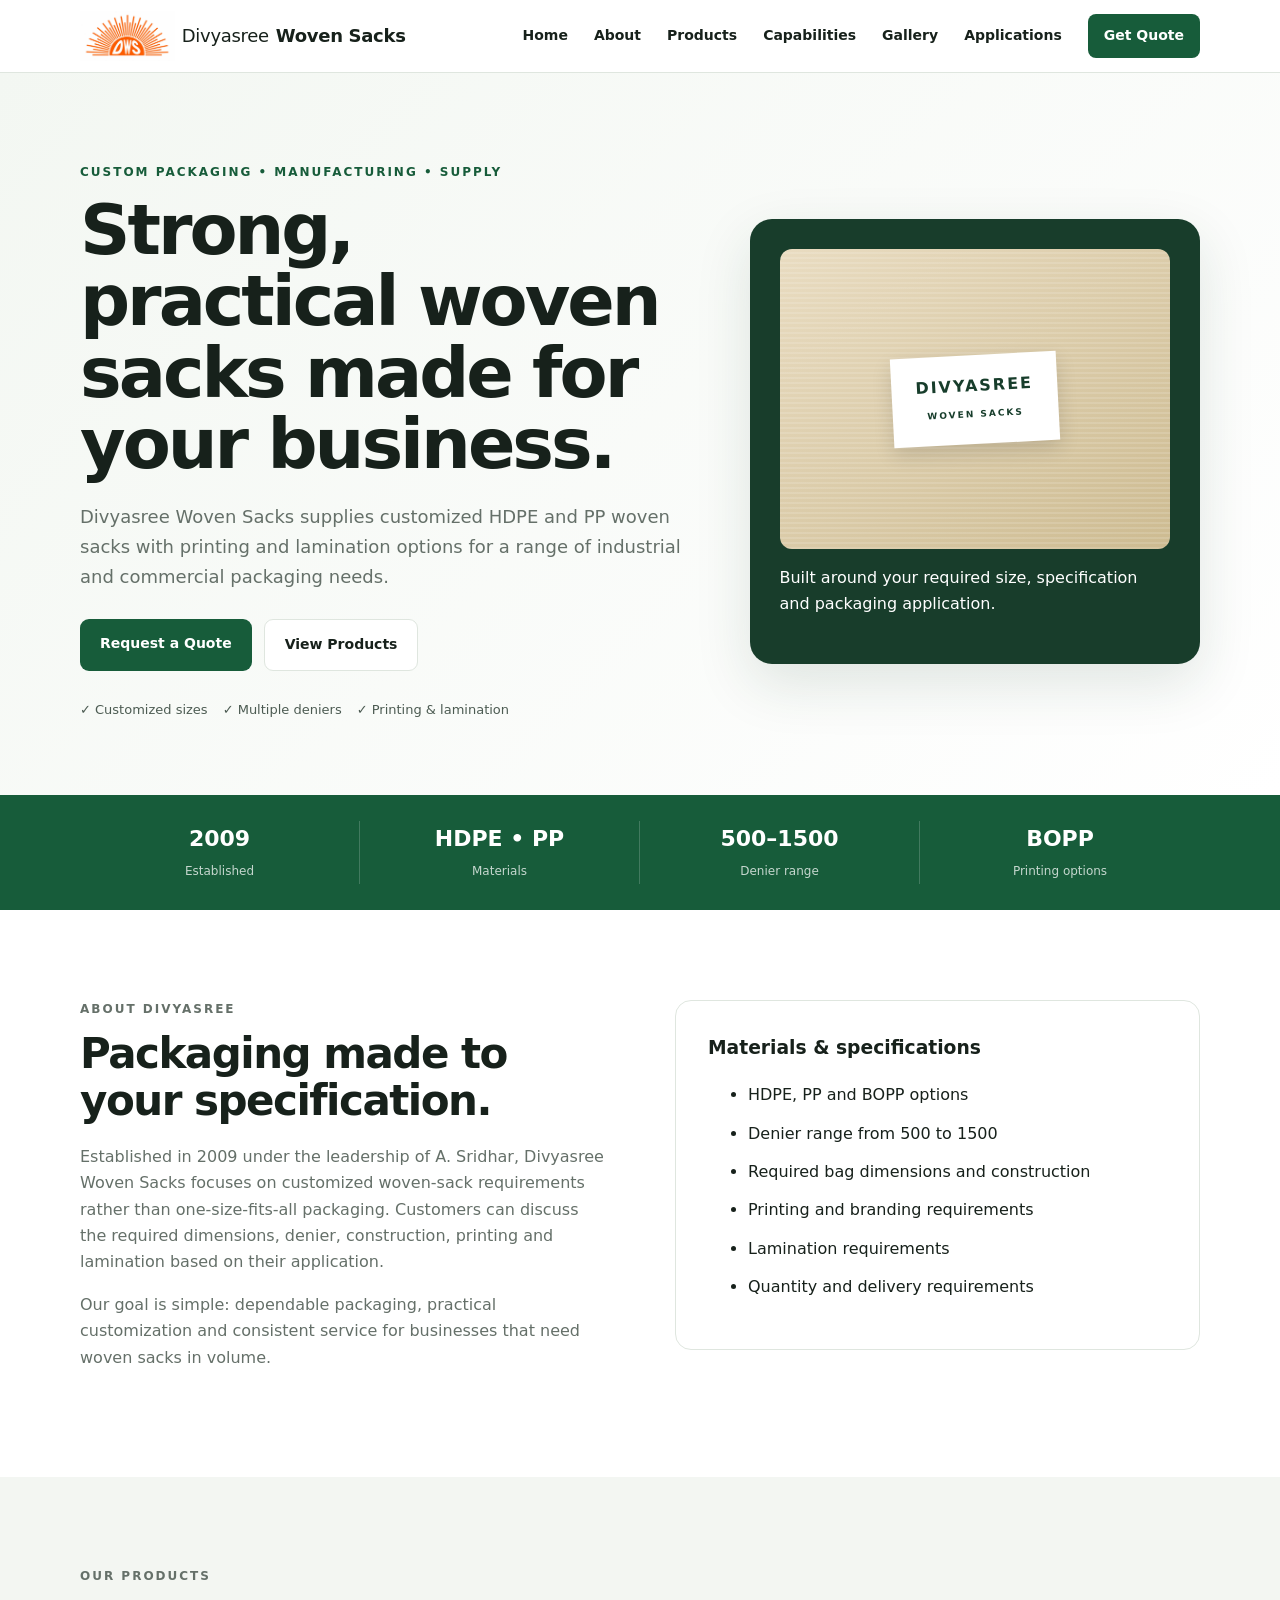
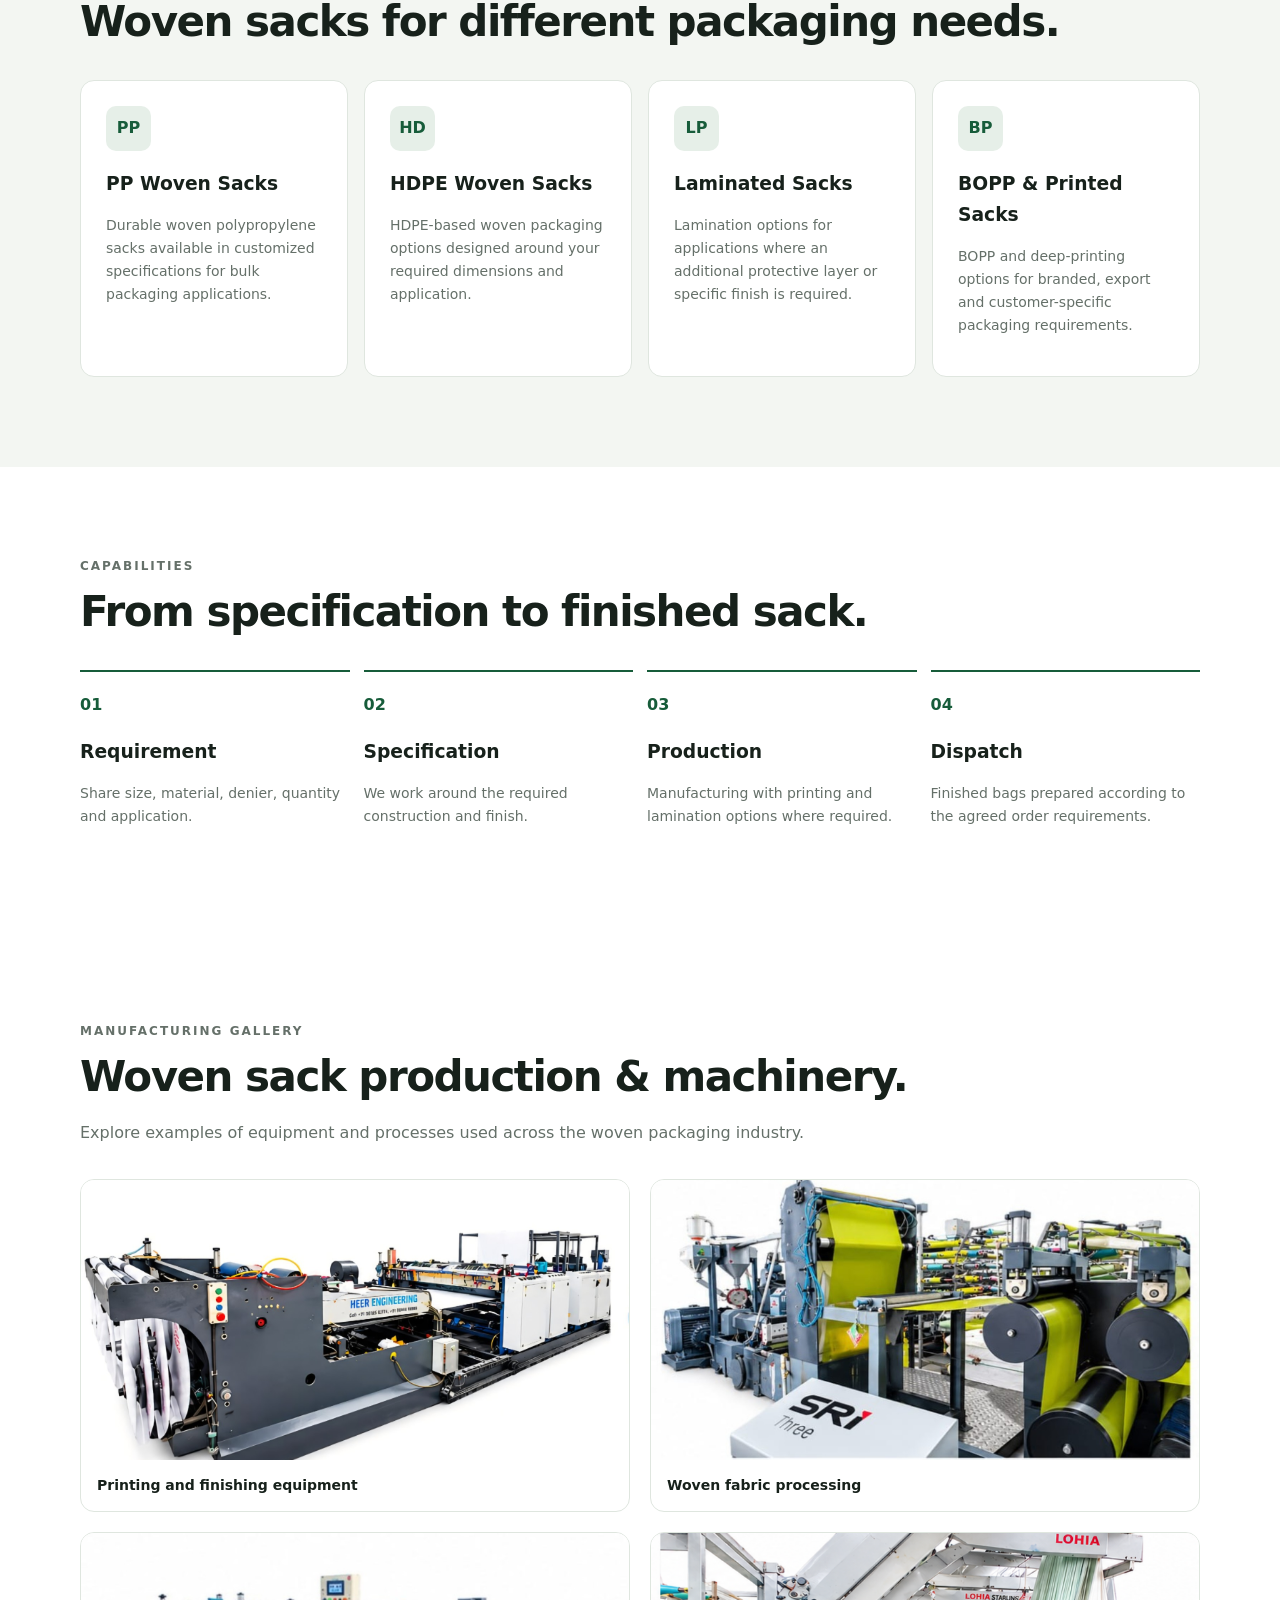
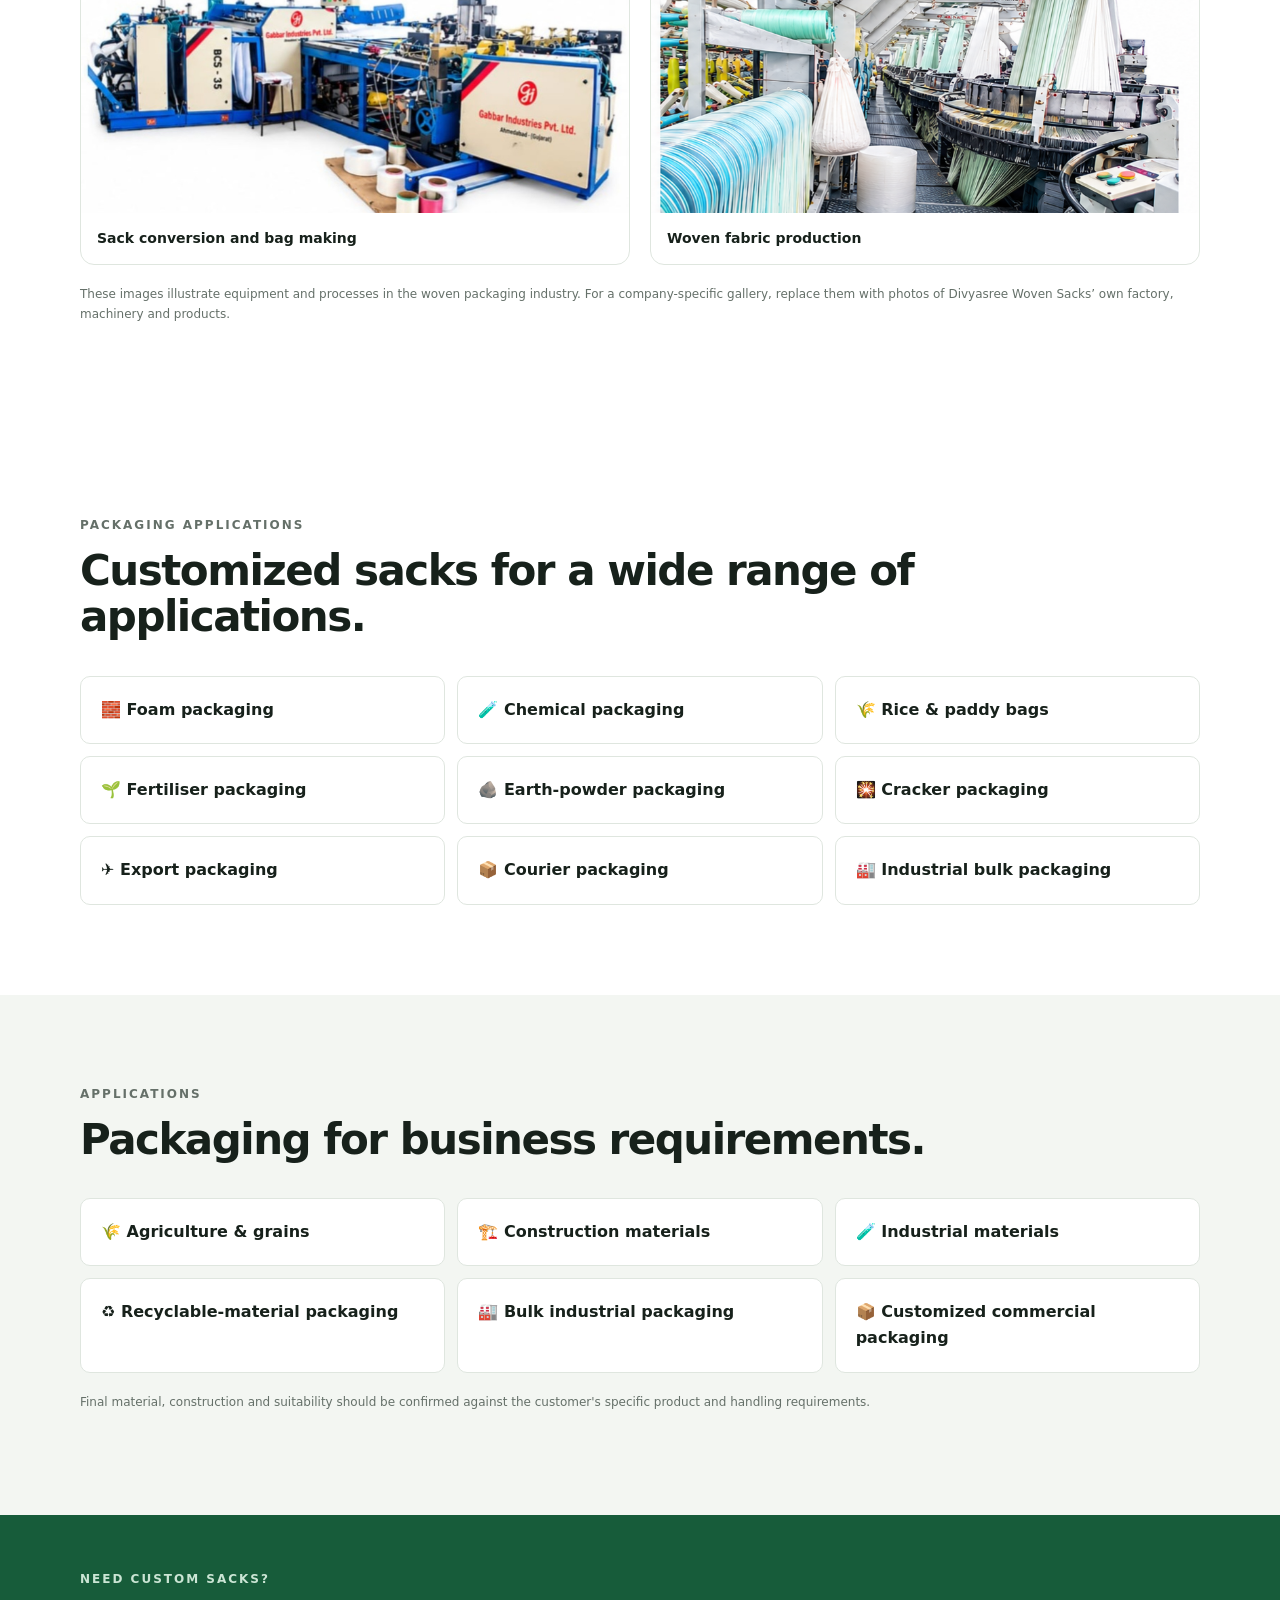
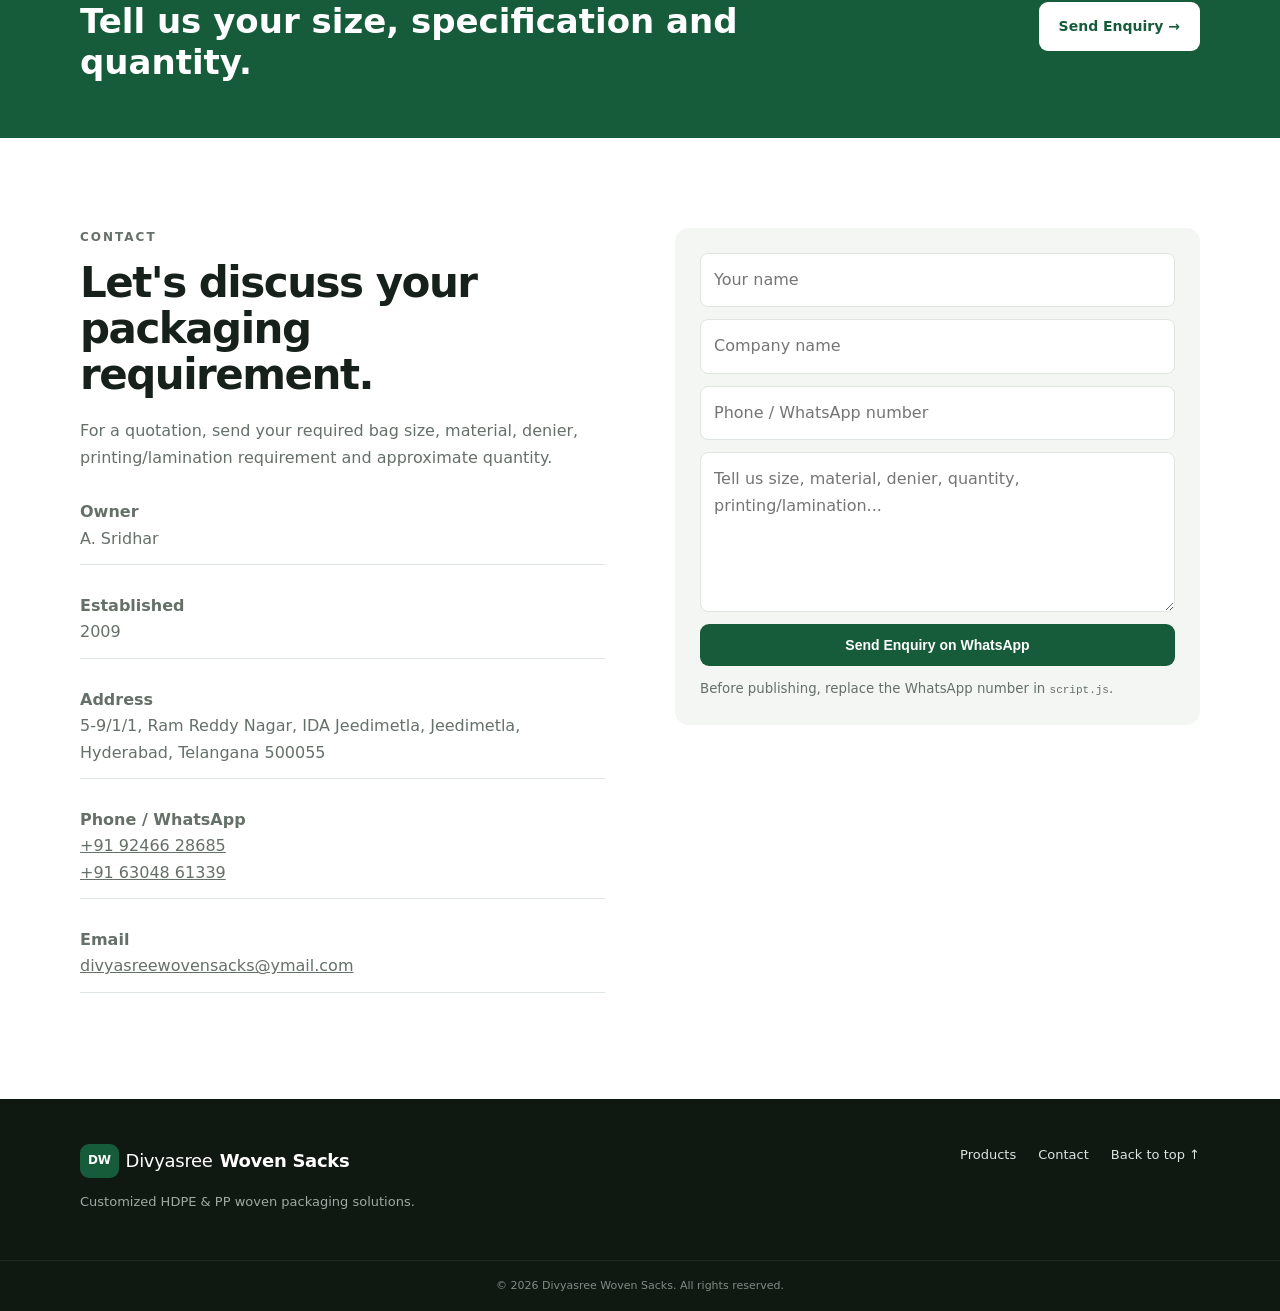
==== index.html @ d336007c "Add Google site verification meta tag Added Google site verification meta tag for SEO." ====
<!doctype html>
<html lang="en">
<head>                                                                         
  <meta name="google-site-verification" content="fWAm9lSmVxfOkyiezm-b6ggR0S9YFse55doTnzHflNY" /> 
  <meta charset="utf-8">
  <meta name="viewport" content="width=device-width, initial-scale=1">
  <title>Divyasree Woven Sacks | HDPE & PP Woven Sack Manufacturer</title>
  <meta name="description" content="Divyasree Woven Sacks manufactures customized HDPE and PP woven sacks with printing and lamination options. Contact us for customized packaging requirements.">
  <meta name="keywords" content="PP woven sacks, HDPE woven sacks, woven sacks manufacturer Hyderabad, laminated woven sacks, printed woven bags, customized woven sacks">
  <meta name="robots" content="index, follow">
  <link rel="canonical" href="https://divyasreewovensacks.com/">
  <meta property="og:title" content="Divyasree Woven Sacks">
  <meta property="og:description" content="Customized HDPE & PP woven sacks with printing and lamination.">
  <meta property="og:type" content="website">
  <meta property="og:url" content="https://divyasreewovensacks.com/">
  <link rel="stylesheet" href="style.css">
  <script type="application/ld+json">
  {
    "@context":"https://schema.org",
    "@type":"Organization",
    "name":"Divyasree Woven Sacks",
    "url":"https://divyasreewovensacks.com/",
    "description":"Manufacturer and supplier of customized HDPE and PP woven sacks, including printed and laminated options.",
    "areaServed":"Hyderabad, Telangana, India"
  }
  </script>
</head>
<body>
<header class="site-header">
  <div class="container nav">
    <a class="logo" href="#home">
<img src="WhatsApp%20Image%202026-10-14%20at%203.16.38%20PM.jpeg" alt="Divyasree Woven Sacks Logo" style="height:50px;width:auto;object-fit:contain;">
 Divyasree <b>Woven Sacks</b></a>
    <button class="menu" aria-label="Open menu" onclick="toggleMenu()">☰</button>
    <nav id="nav">
      <a href="#home">Home</a><a href="#about">About</a><a href="#products">Products</a>
      <a href="#capabilities">Capabilities</a><a href="#gallery">Gallery</a><a href="#applications">Applications</a><a href="#contact" class="nav-cta">Get Quote</a>
    </nav>
  </div>
</header>

<main>
<section id="home" class="hero">
  <div class="container hero-grid">
    <div>
      <p class="eyebrow">CUSTOM PACKAGING • MANUFACTURING • SUPPLY</p>
      <h1>Strong, practical woven sacks made for your business.</h1>
      <p class="hero-text">Divyasree Woven Sacks supplies customized HDPE and PP woven sacks with printing and lamination options for a range of industrial and commercial packaging needs.</p>
      <div class="actions">
        <a class="btn primary" href="#contact">Request a Quote</a>
        <a class="btn secondary" href="#products">View Products</a>
      </div>
      <div class="trust">
        <span>✓ Customized sizes</span><span>✓ Multiple deniers</span><span>✓ Printing & lamination</span>
      </div>
    </div>
    <div class="hero-card">
      <div class="sack-art"><div class="sack-label">DIVYASREE<br><small>WOVEN SACKS</small></div></div>
      <p>Built around your required size, specification and packaging application.</p>
    </div>
  </div>
</section>

<section class="stats">
  <div class="container stats-grid">
    <div><strong>2009</strong><span>Established</span></div>
    <div><strong>HDPE • PP</strong><span>Materials</span></div>
    <div><strong>500–1500</strong><span>Denier range</span></div>
    <div><strong>BOPP</strong><span>Printing options</span></div>
  </div>
</section>

<section id="about" class="section">
  <div class="container two-col">
    <div>
      <p class="eyebrow">ABOUT DIVYASREE</p>
      <h2>Packaging made to your specification.</h2>
      <p>Established in 2009 under the leadership of A. Sridhar, Divyasree Woven Sacks focuses on customized woven-sack requirements rather than one-size-fits-all packaging. Customers can discuss the required dimensions, denier, construction, printing and lamination based on their application.</p>
      <p>Our goal is simple: dependable packaging, practical customization and consistent service for businesses that need woven sacks in volume.</p>
    </div>
    <div class="feature-box">
      <h3>Materials & specifications</h3>
      <ul>
        <li>HDPE, PP and BOPP options</li>
        <li>Denier range from 500 to 1500</li>
        <li>Required bag dimensions and construction</li>
        <li>Printing and branding requirements</li>
        <li>Lamination requirements</li>
        <li>Quantity and delivery requirements</li>
      </ul>
    </div>
  </div>
</section>

<section id="products" class="section alt">
  <div class="container">
    <p class="eyebrow">OUR PRODUCTS</p>
    <h2>Woven sacks for different packaging needs.</h2>
    <div class="cards">
      <article class="card"><div class="icon">PP</div><h3>PP Woven Sacks</h3><p>Durable woven polypropylene sacks available in customized specifications for bulk packaging applications.</p></article>
      <article class="card"><div class="icon">HD</div><h3>HDPE Woven Sacks</h3><p>HDPE-based woven packaging options designed around your required dimensions and application.</p></article>
      <article class="card"><div class="icon">LP</div><h3>Laminated Sacks</h3><p>Lamination options for applications where an additional protective layer or specific finish is required.</p></article>
      <article class="card"><div class="icon">BP</div><h3>BOPP & Printed Sacks</h3><p>BOPP and deep-printing options for branded, export and customer-specific packaging requirements.</p></article>
    </div>
  </div>
</section>

<section id="capabilities" class="section">
  <div class="container">
    <p class="eyebrow">CAPABILITIES</p>
    <h2>From specification to finished sack.</h2>
    <div class="process">
      <div><span>01</span><h3>Requirement</h3><p>Share size, material, denier, quantity and application.</p></div>
      <div><span>02</span><h3>Specification</h3><p>We work around the required construction and finish.</p></div>
      <div><span>03</span><h3>Production</h3><p>Manufacturing with printing and lamination options where required.</p></div>
      <div><span>04</span><h3>Dispatch</h3><p>Finished bags prepared according to the agreed order requirements.</p></div>
    </div>
  </div>
</section>


<section id="gallery" class="section">
  <div class="container">
    <p class="eyebrow">MANUFACTURING GALLERY</p>
    <h2>Woven sack production &amp; machinery.</h2>
    <p>Explore examples of equipment and processes used across the woven packaging industry.</p>
    <div class="gallery-grid">
      <figure class="gallery-card"><img src="woven-sack-printing-machine.jpg" alt="Industrial machine used in woven sack processing and finishing" loading="lazy"><figcaption>Printing and finishing equipment</figcaption></figure>
      <figure class="gallery-card"><img src="woven-fabric-processing-machine.jpg" alt="Industrial woven packaging fabric processing machinery" loading="lazy"><figcaption>Woven fabric processing</figcaption></figure>
      <figure class="gallery-card"><img src="woven-sack-conversion-machine.jpg" alt="Industrial woven sack conversion and bag-making equipment" loading="lazy"><figcaption>Sack conversion and bag making</figcaption></figure>
      <figure class="gallery-card"><img src="woven-sack-weaving-process.png" alt="Woven sack production line with multiple circular looms" loading="lazy"><figcaption>Woven fabric production</figcaption></figure>
    </div>
    <p class="note">These images illustrate equipment and processes in the woven packaging industry. For a company-specific gallery, replace them with photos of Divyasree Woven Sacks’ own factory, machinery and products.</p>
  </div>
</section>

<section id="applications" class="section">
  <div class="container">
    <p class="eyebrow">PACKAGING APPLICATIONS</p>
    <h2>Customized sacks for a wide range of applications.</h2>
    <div class="industry-grid">
      <div>🧱 Foam packaging</div><div>🧪 Chemical packaging</div>
      <div>🌾 Rice & paddy bags</div><div>🌱 Fertiliser packaging</div>
      <div>🪨 Earth-powder packaging</div><div>🎇 Cracker packaging</div>
      <div>✈️ Export packaging</div><div>📦 Courier packaging</div>
      <div>🏭 Industrial bulk packaging</div>
    </div>
  </div>
</section>

<section id="industries" class="section alt">
  <div class="container">
    <p class="eyebrow">APPLICATIONS</p>
    <h2>Packaging for business requirements.</h2>
    <div class="industry-grid">
      <div>🌾 Agriculture & grains</div><div>🏗️ Construction materials</div>
      <div>🧪 Industrial materials</div><div>♻️ Recyclable-material packaging</div>
      <div>🏭 Bulk industrial packaging</div><div>📦 Customized commercial packaging</div>
    </div>
    <p class="note">Final material, construction and suitability should be confirmed against the customer's specific product and handling requirements.</p>
  </div>
</section>

<section class="quote">
  <div class="container quote-inner">
    <div><p class="eyebrow">NEED CUSTOM SACKS?</p><h2>Tell us your size, specification and quantity.</h2></div>
    <a class="btn light" href="#contact">Send Enquiry →</a>
  </div>
</section>

<section id="contact" class="section contact">
  <div class="container two-col">
    <div>
      <p class="eyebrow">CONTACT</p>
      <h2>Let's discuss your packaging requirement.</h2>
      <p>For a quotation, send your required bag size, material, denier, printing/lamination requirement and approximate quantity.</p>
      <div class="contact-list">
        <p><strong>Owner</strong><br>A. Sridhar</p>
        <p><strong>Established</strong><br>2009</p>
        <p><strong>Address</strong><br>5-9/1/1, Ram Reddy Nagar, IDA Jeedimetla, Jeedimetla, Hyderabad, Telangana 500055</p>
        <p><strong>Phone / WhatsApp</strong><br><a href="tel:+919246628685">+91 92466 28685</a><br><a href="tel:+916304861339">+91 63048 61339</a></p>
        <p><strong>Email</strong><br><a href="mailto:divyasreewovensacks@ymail.com">divyasreewovensacks@ymail.com</a></p>
      </div>
    </div>
    <form class="form" onsubmit="sendEnquiry(event)">
      <input id="name" required placeholder="Your name">
      <input id="company" placeholder="Company name">
      <input id="phone" required placeholder="Phone / WhatsApp number">
      <textarea id="message" required rows="5" placeholder="Tell us size, material, denier, quantity, printing/lamination..."></textarea>
      <button class="btn primary" type="submit">Send Enquiry on WhatsApp</button>
      <small>Before publishing, replace the WhatsApp number in <code>script.js</code>.</small>
    </form>
  </div>
</section>
</main>

<footer>
  <div class="container footer">
    <div><div class="logo"><span>DW</span> Divyasree <b>Woven Sacks</b></div><p>Customized HDPE & PP woven packaging solutions.</p></div>
    <div><a href="#products">Products</a><a href="#contact">Contact</a><a href="#home">Back to top ↑</a></div>
  </div>
  <div class="copyright">© 2026 Divyasree Woven Sacks. All rights reserved.</div>
</footer>
<script src="script.js"></script>
</body>
</html>
---- style.css ----
:root{--ink:#17211b;--muted:#657069;--paper:#fff;--soft:#f3f6f2;--green:#175c3a;--green2:#0f452c;--line:#dfe6df;--accent:#d6a548}*{box-sizing:border-box}html{scroll-behavior:smooth}body{margin:0;font-family:Inter,system-ui,-apple-system,Segoe UI,Roboto,Arial,sans-serif;color:var(--ink);line-height:1.65;background:var(--paper)}a{color:inherit}.container{width:min(1120px,92%);margin:auto}.site-header{position:sticky;top:0;z-index:10;background:rgba(255,255,255,.94);backdrop-filter:blur(10px);border-bottom:1px solid var(--line)}.nav{min-height:72px;display:flex;align-items:center;justify-content:space-between}.logo{text-decoration:none;font-size:18px;letter-spacing:-.3px;display:flex;gap:7px;align-items:center}.logo span{background:var(--green);color:#fff;border-radius:9px;padding:7px 8px;font-size:12px;font-weight:800}.logo b{font-weight:800}nav{display:flex;gap:26px;align-items:center}nav a{text-decoration:none;font-weight:650;font-size:14px}.nav-cta{background:var(--green);color:#fff;padding:10px 16px;border-radius:8px}.menu{display:none;border:0;background:none;font-size:25px}.hero{background:linear-gradient(135deg,#f3f7f2,#fff);padding:90px 0 75px}.hero-grid{display:grid;grid-template-columns:1.15fr .85fr;gap:60px;align-items:center}.eyebrow{font-size:12px;font-weight:800;letter-spacing:2px;color:var(--green);margin:0 0 12px}.hero h1{font-size:clamp(42px,6vw,70px);line-height:1.02;letter-spacing:-3px;margin:0 0 22px;max-width:720px}.hero-text{font-size:18px;color:var(--muted);max-width:650px}.actions{display:flex;gap:12px;margin:28px 0}.btn{display:inline-block;border:0;border-radius:9px;padding:13px 20px;text-decoration:none;font-weight:800;cursor:pointer;font-size:14px}.primary{background:var(--green);color:#fff}.primary:hover{background:var(--green2)}.secondary{border:1px solid var(--line);background:#fff}.light{background:#fff;color:var(--green)}.trust{display:flex;flex-wrap:wrap;gap:15px;color:#4c5b52;font-size:13px}.hero-card{background:#183d2b;border-radius:22px;padding:30px;color:#fff;box-shadow:0 20px 55px #173d2b20}.sack-art{height:300px;border-radius:12px;background:linear-gradient(145deg,#e9dcc1,#cdbb91);display:flex;align-items:center;justify-content:center;position:relative;overflow:hidden}.sack-art:before{content:"";position:absolute;inset:0;background:repeating-linear-gradient(0deg,#ffffff22 0 2px,transparent 2px 5px)}.sack-label{background:#fff;color:#173d2b;padding:18px 24px;text-align:center;font-weight:900;letter-spacing:2px;transform:rotate(-3deg);box-shadow:0 8px 20px #0002}.sack-label small{font-size:9px}.stats{background:var(--green);color:#fff}.stats-grid{display:grid;grid-template-columns:repeat(4,1fr);padding:26px 0}.stats-grid div{text-align:center;border-right:1px solid #ffffff30}.stats-grid div:last-child{border:0}.stats-grid strong{display:block;font-size:22px}.stats-grid span{font-size:12px;opacity:.75}.section{padding:90px 0}.alt{background:var(--soft)}.two-col{display:grid;grid-template-columns:1fr 1fr;gap:70px;align-items:start}.section h2{font-size:42px;line-height:1.1;letter-spacing:-1.5px;margin:0 0 20px}.section p{color:var(--muted)}.feature-box{background:#fff;border:1px solid var(--line);padding:32px;border-radius:16px}.feature-box h3{margin-top:0}.feature-box li{margin:12px 0}.cards{display:grid;grid-template-columns:repeat(4,1fr);gap:16px;margin-top:35px}.card{background:#fff;border:1px solid var(--line);border-radius:14px;padding:25px}.icon{width:45px;height:45px;border-radius:10px;background:#e6efe8;color:var(--green);display:grid;place-items:center;font-weight:900;margin-bottom:18px}.card h3{margin:0 0 8px}.card p{font-size:14px}.process{display:grid;grid-template-columns:repeat(4,1fr);gap:14px;margin-top:35px}.process>div{border-top:2px solid var(--green);padding-top:20px}.process span{font-weight:900;color:var(--green)}.process h3{margin-bottom:5px}.process p{font-size:14px}.industry-grid{display:grid;grid-template-columns:repeat(3,1fr);gap:12px;margin-top:35px}.industry-grid div{padding:20px;background:#fff;border:1px solid var(--line);border-radius:10px;font-weight:700}.note{font-size:12px;margin-top:20px}.quote{background:var(--green);color:#fff;padding:55px 0}.quote .eyebrow{color:#cbe5d4}.quote h2{margin:0;font-size:34px;line-height:1.2;max-width:680px}.quote-inner{display:flex;justify-content:space-between;align-items:center;gap:25px}.contact-list p{border-bottom:1px solid var(--line);padding:12px 0}.form{display:grid;gap:12px;background:var(--soft);padding:25px;border-radius:14px}.form input,.form textarea{width:100%;border:1px solid var(--line);border-radius:8px;padding:13px;font:inherit;background:#fff}.form small{color:var(--muted)}.placeholder{font-size:11px;color:#a15d00}code{font-size:11px}footer{background:#101812;color:#dce5df;padding-top:45px}.footer{display:flex;justify-content:space-between;gap:30px;padding-bottom:35px}.footer .logo{color:#fff}.footer p{color:#9eaaa2;font-size:13px}.footer>div:last-child{display:flex;gap:22px;align-items:flex-start}.footer a{text-decoration:none;font-size:13px}.copyright{text-align:center;border-top:1px solid #ffffff12;padding:16px;color:#7f8b84;font-size:11px}@media(max-width:800px){.menu{display:block}nav{display:none;position:absolute;left:0;right:0;top:72px;background:#fff;padding:20px;flex-direction:column;border-bottom:1px solid var(--line)}nav.open{display:flex}.hero{padding:55px 0}.hero-grid,.two-col{grid-template-columns:1fr;gap:35px}.hero h1{letter-spacing:-2px}.stats-grid{grid-template-columns:repeat(2,1fr);gap:20px}.stats-grid div:nth-child(2){border:0}.cards{grid-template-columns:1fr 1fr}.process{grid-template-columns:1fr 1fr}.industry-grid{grid-template-columns:1fr 1fr}.quote-inner{display:block}.quote .btn{margin-top:20px}.footer{display:block}.footer>div:last-child{margin-top:20px;flex-wrap:wrap}}@media(max-width:520px){.cards,.process,.industry-grid{grid-template-columns:1fr}.hero h1{font-size:42px}.section{padding:65px 0}.section h2{font-size:34px}.hero-card{padding:16px}.sack-art{height:230px}}
.gallery-grid{display:grid;grid-template-columns:repeat(2,minmax(0,1fr));gap:20px;margin-top:32px}
.gallery-card{margin:0;background:#fff;border:1px solid var(--line);border-radius:14px;overflow:hidden}
.gallery-card img{display:block;width:100%;height:280px;object-fit:cover;background:var(--soft)}
.gallery-card figcaption{padding:14px 16px;font-weight:750;font-size:14px}
@media(max-width:600px){.gallery-grid{grid-template-columns:1fr}.gallery-card img{height:230px}}
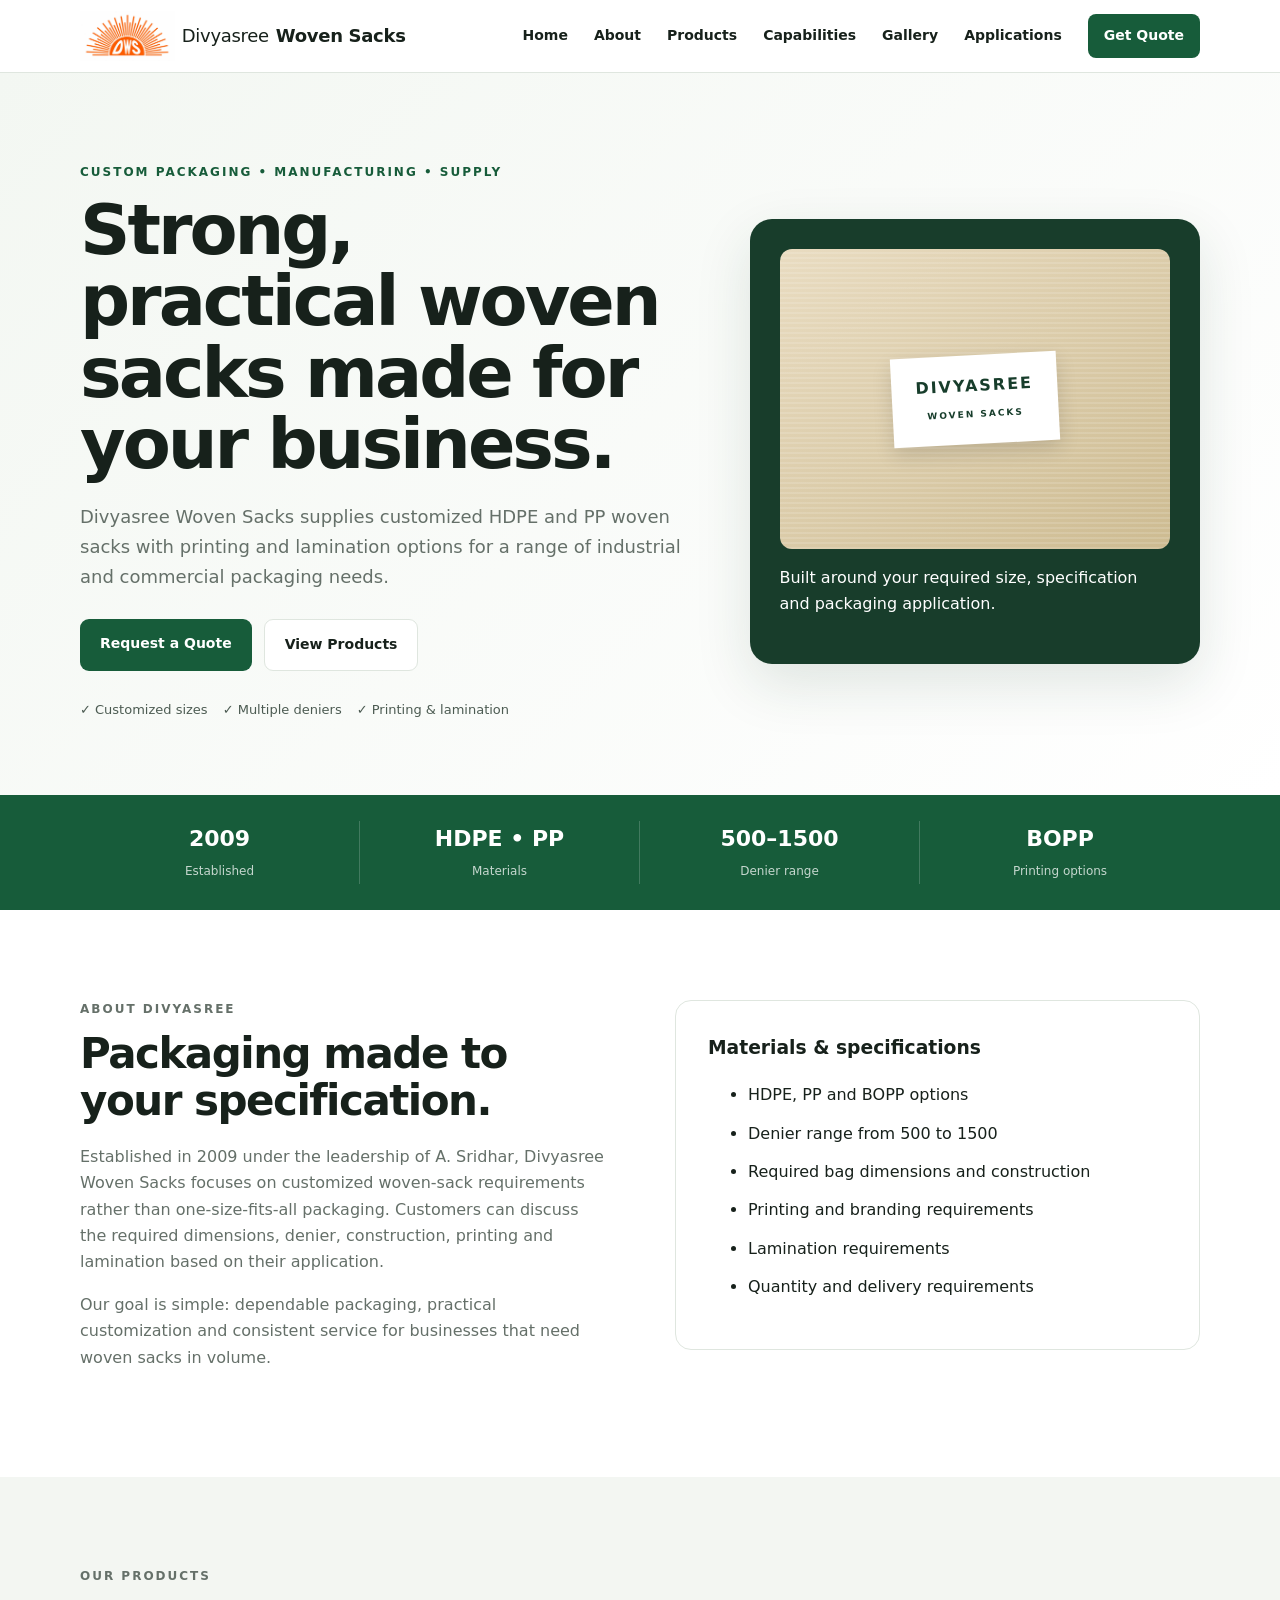
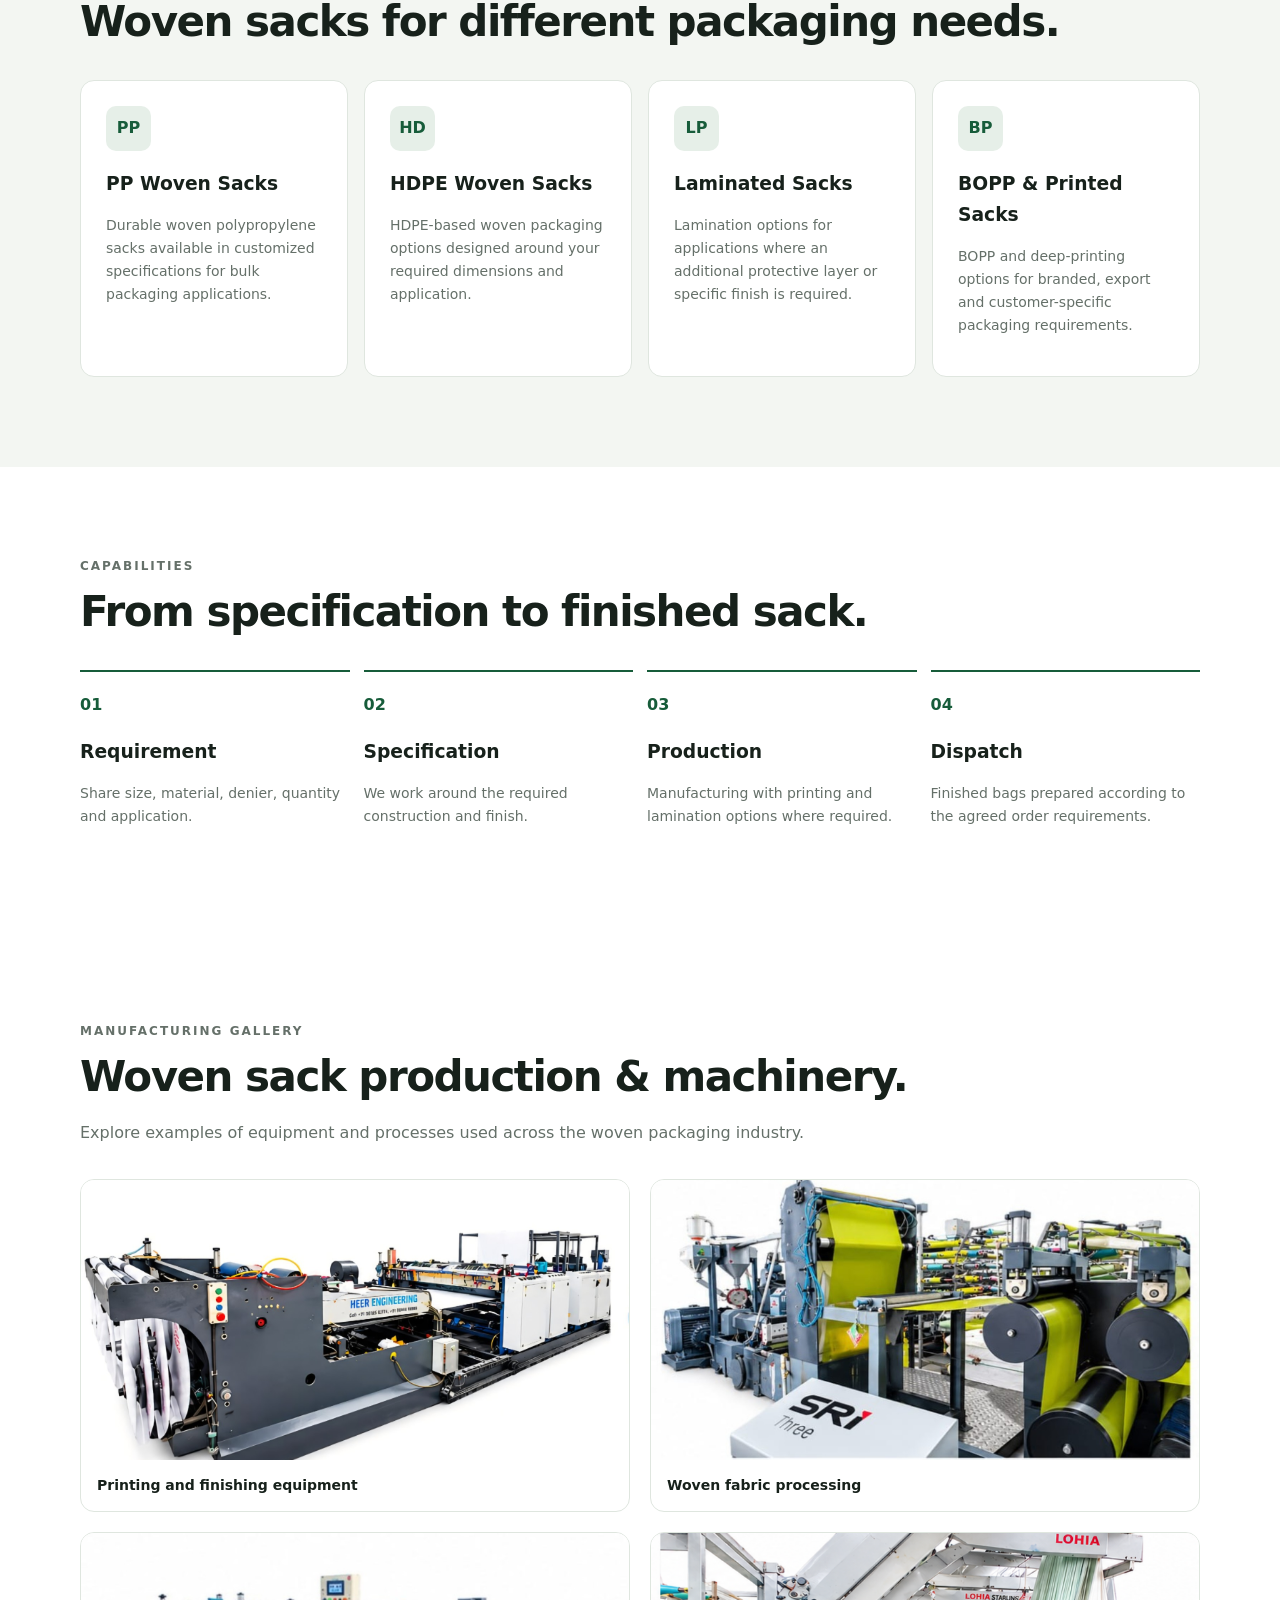
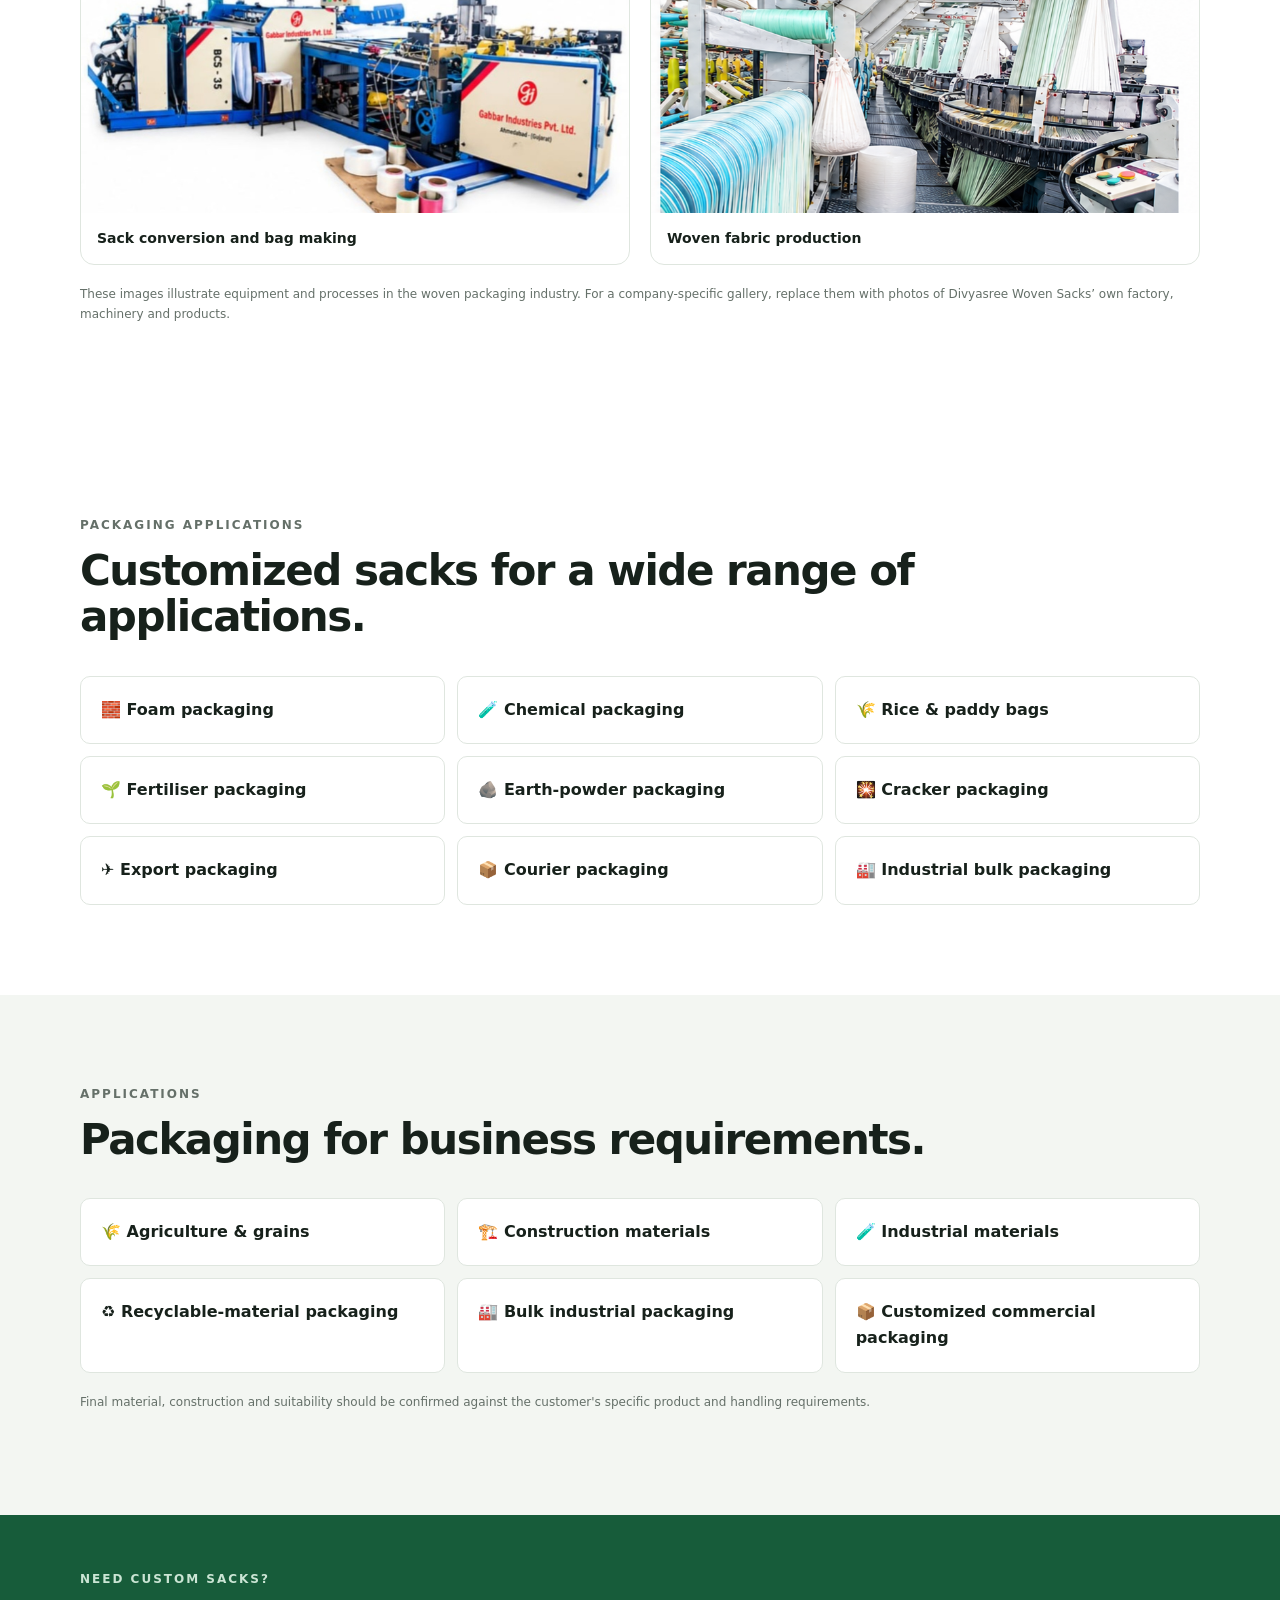
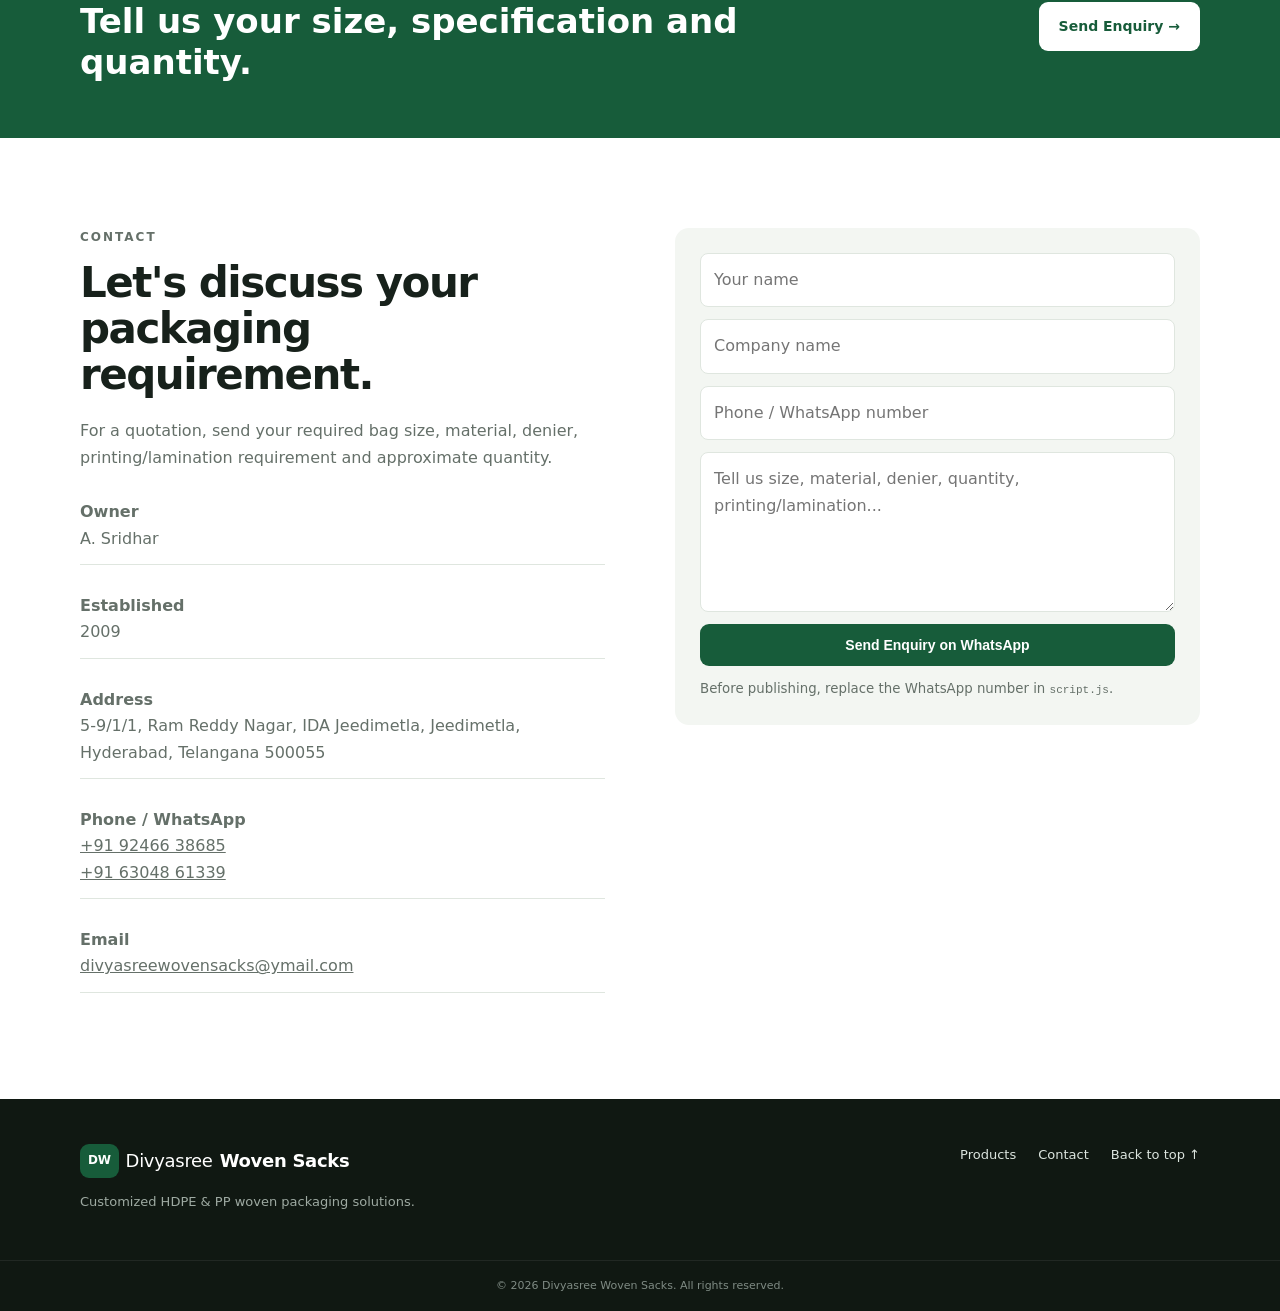
==== commit 7fcc9b27: "Update phone number in contact list" ====
--- a/index.html
+++ b/index.html
@@ -178,7 +178,7 @@
         <p><strong>Owner</strong><br>A. Sridhar</p>
         <p><strong>Established</strong><br>2009</p>
         <p><strong>Address</strong><br>5-9/1/1, Ram Reddy Nagar, IDA Jeedimetla, Jeedimetla, Hyderabad, Telangana 500055</p>
-        <p><strong>Phone / WhatsApp</strong><br><a href="tel:+919246628685">+91 92466 28685</a><br><a href="tel:+916304861339">+91 63048 61339</a></p>
+        <p><strong>Phone / WhatsApp</strong><br><a href="tel:+919246638685">+91 92466 38685</a><br><a href="tel:+916304861339">+91 63048 61339</a></p>
         <p><strong>Email</strong><br><a href="mailto:divyasreewovensacks@ymail.com">divyasreewovensacks@ymail.com</a></p>
       </div>
     </div>
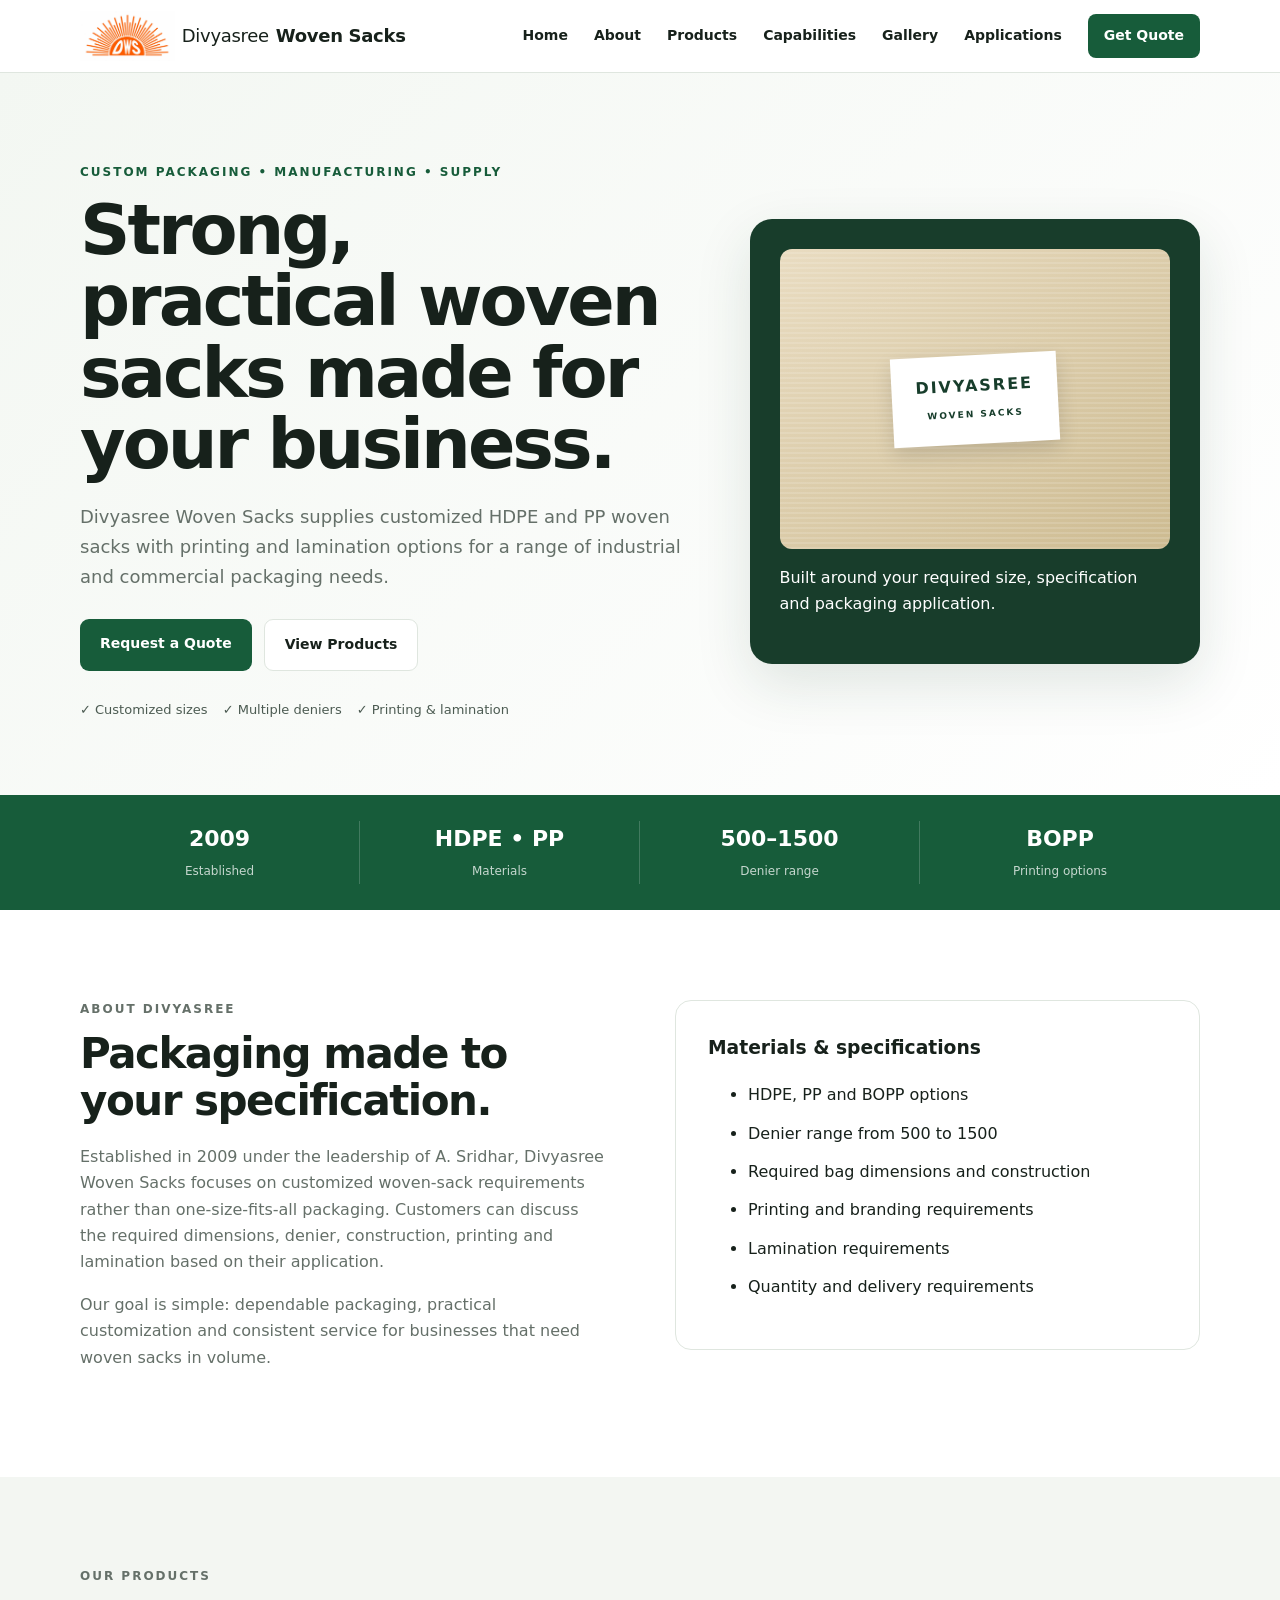
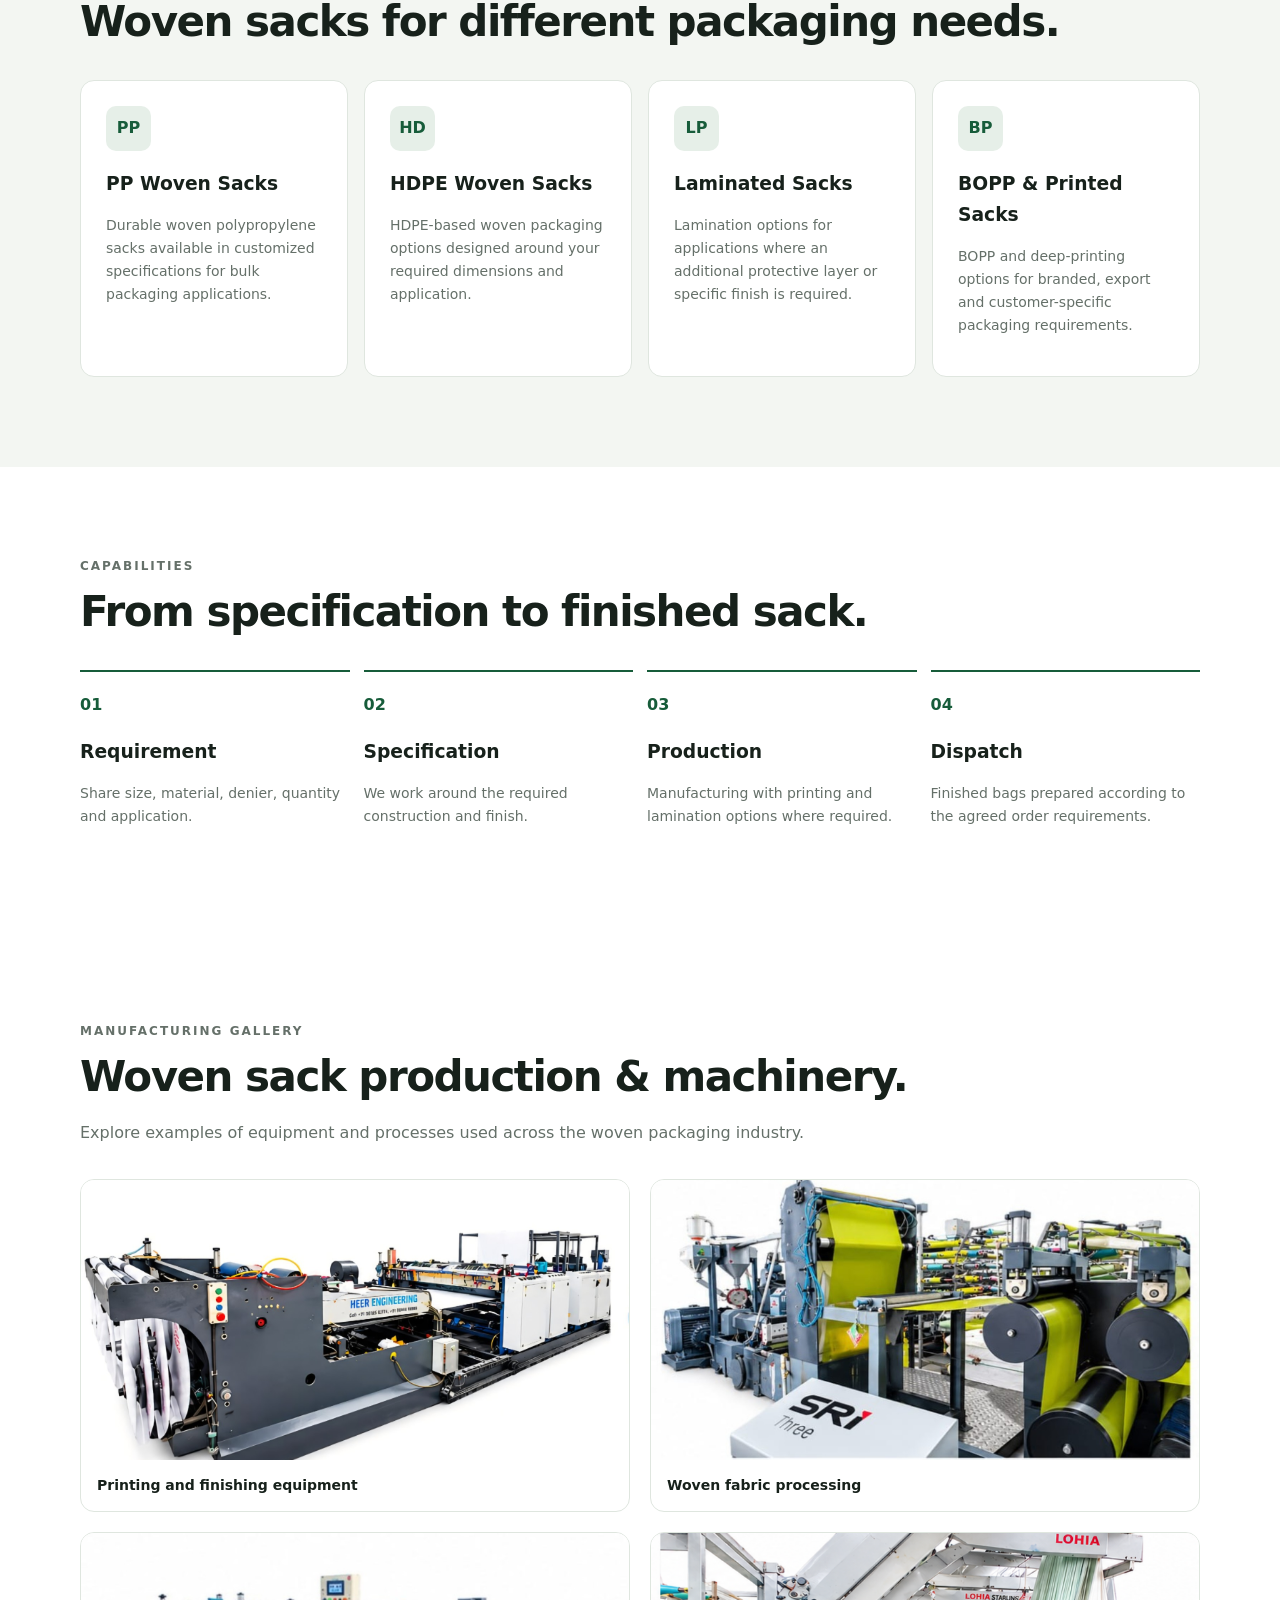
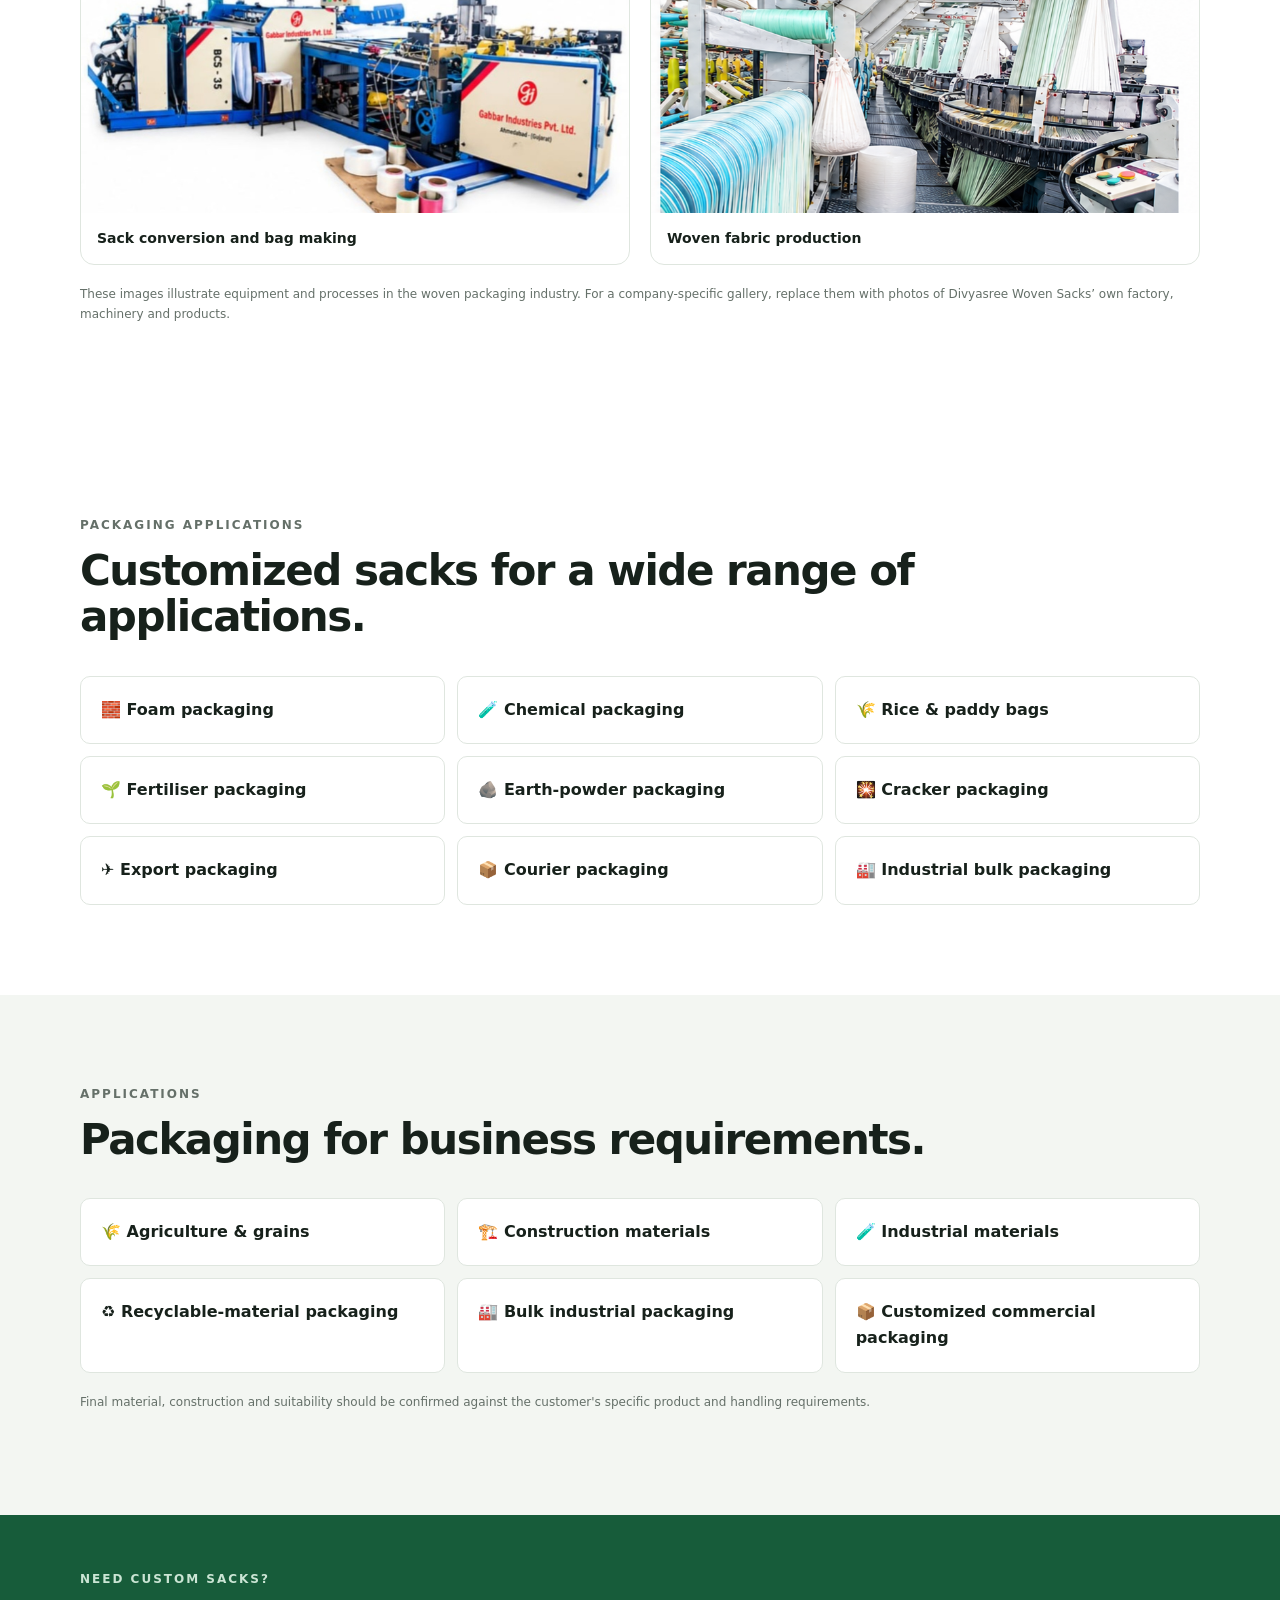
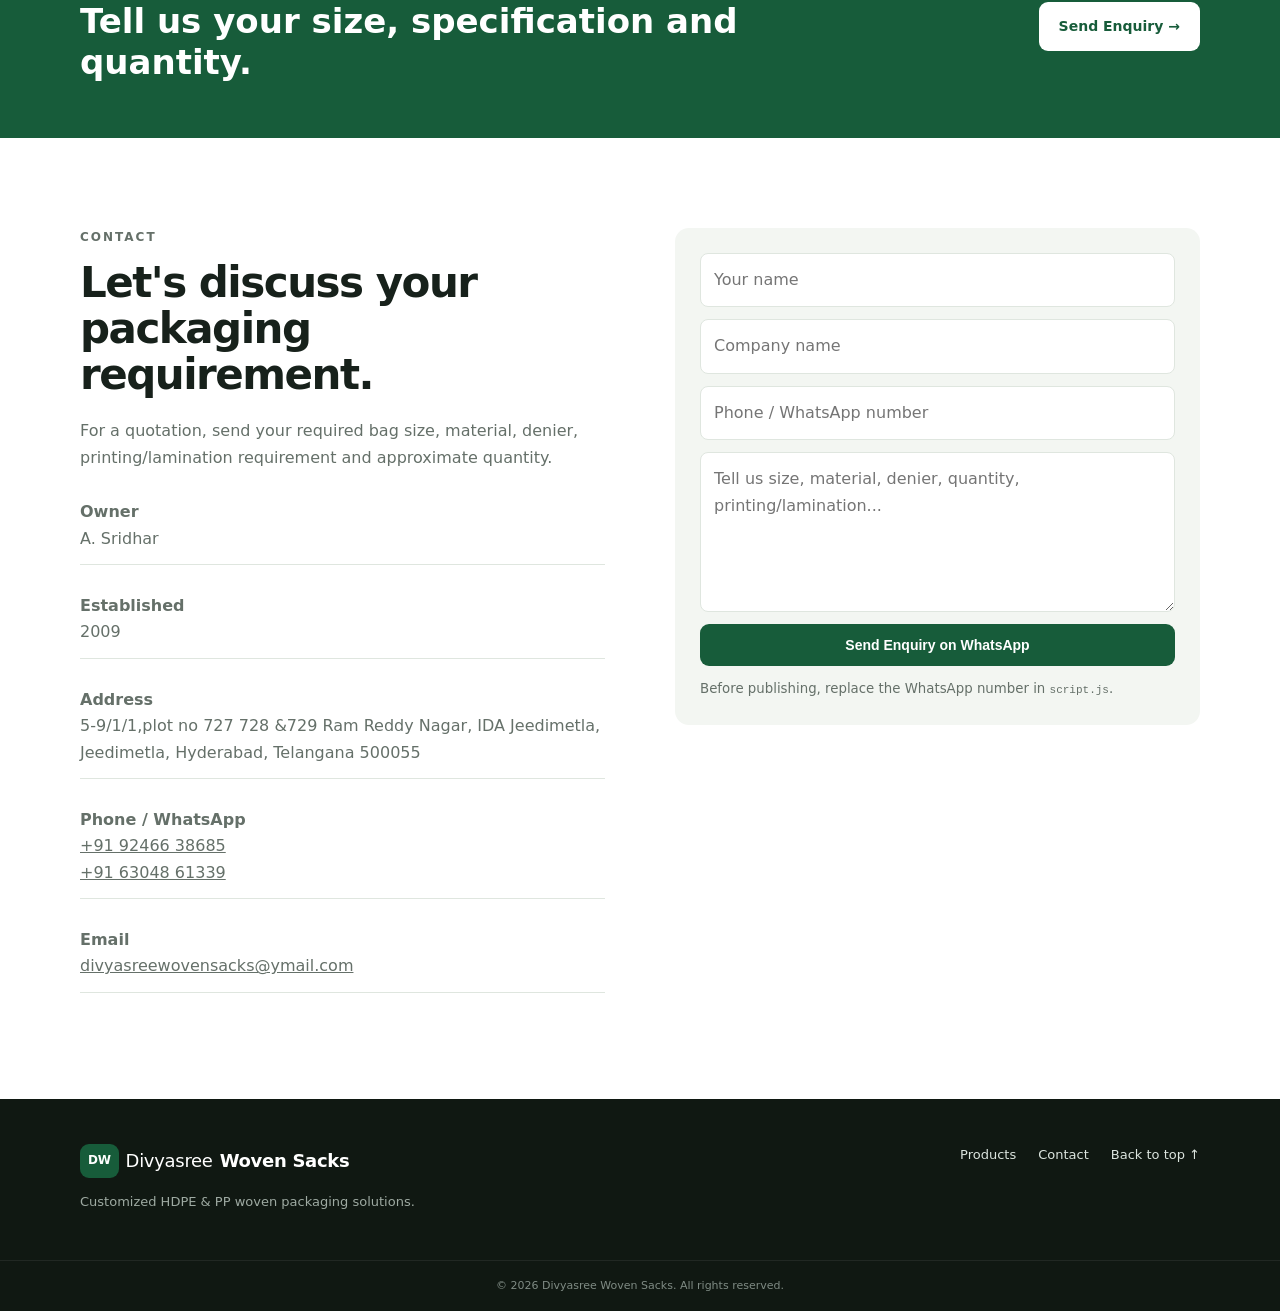
==== commit c75dbc98: "Update address format in contact information" ====
--- a/index.html
+++ b/index.html
@@ -177,7 +177,7 @@
       <div class="contact-list">
         <p><strong>Owner</strong><br>A. Sridhar</p>
         <p><strong>Established</strong><br>2009</p>
-        <p><strong>Address</strong><br>5-9/1/1, Ram Reddy Nagar, IDA Jeedimetla, Jeedimetla, Hyderabad, Telangana 500055</p>
+        <p><strong>Address</strong><br>5-9/1/1,plot no 727 728 &729  Ram Reddy Nagar, IDA Jeedimetla, Jeedimetla, Hyderabad, Telangana 500055</p>
         <p><strong>Phone / WhatsApp</strong><br><a href="tel:+919246638685">+91 92466 38685</a><br><a href="tel:+916304861339">+91 63048 61339</a></p>
         <p><strong>Email</strong><br><a href="mailto:divyasreewovensacks@ymail.com">divyasreewovensacks@ymail.com</a></p>
       </div>
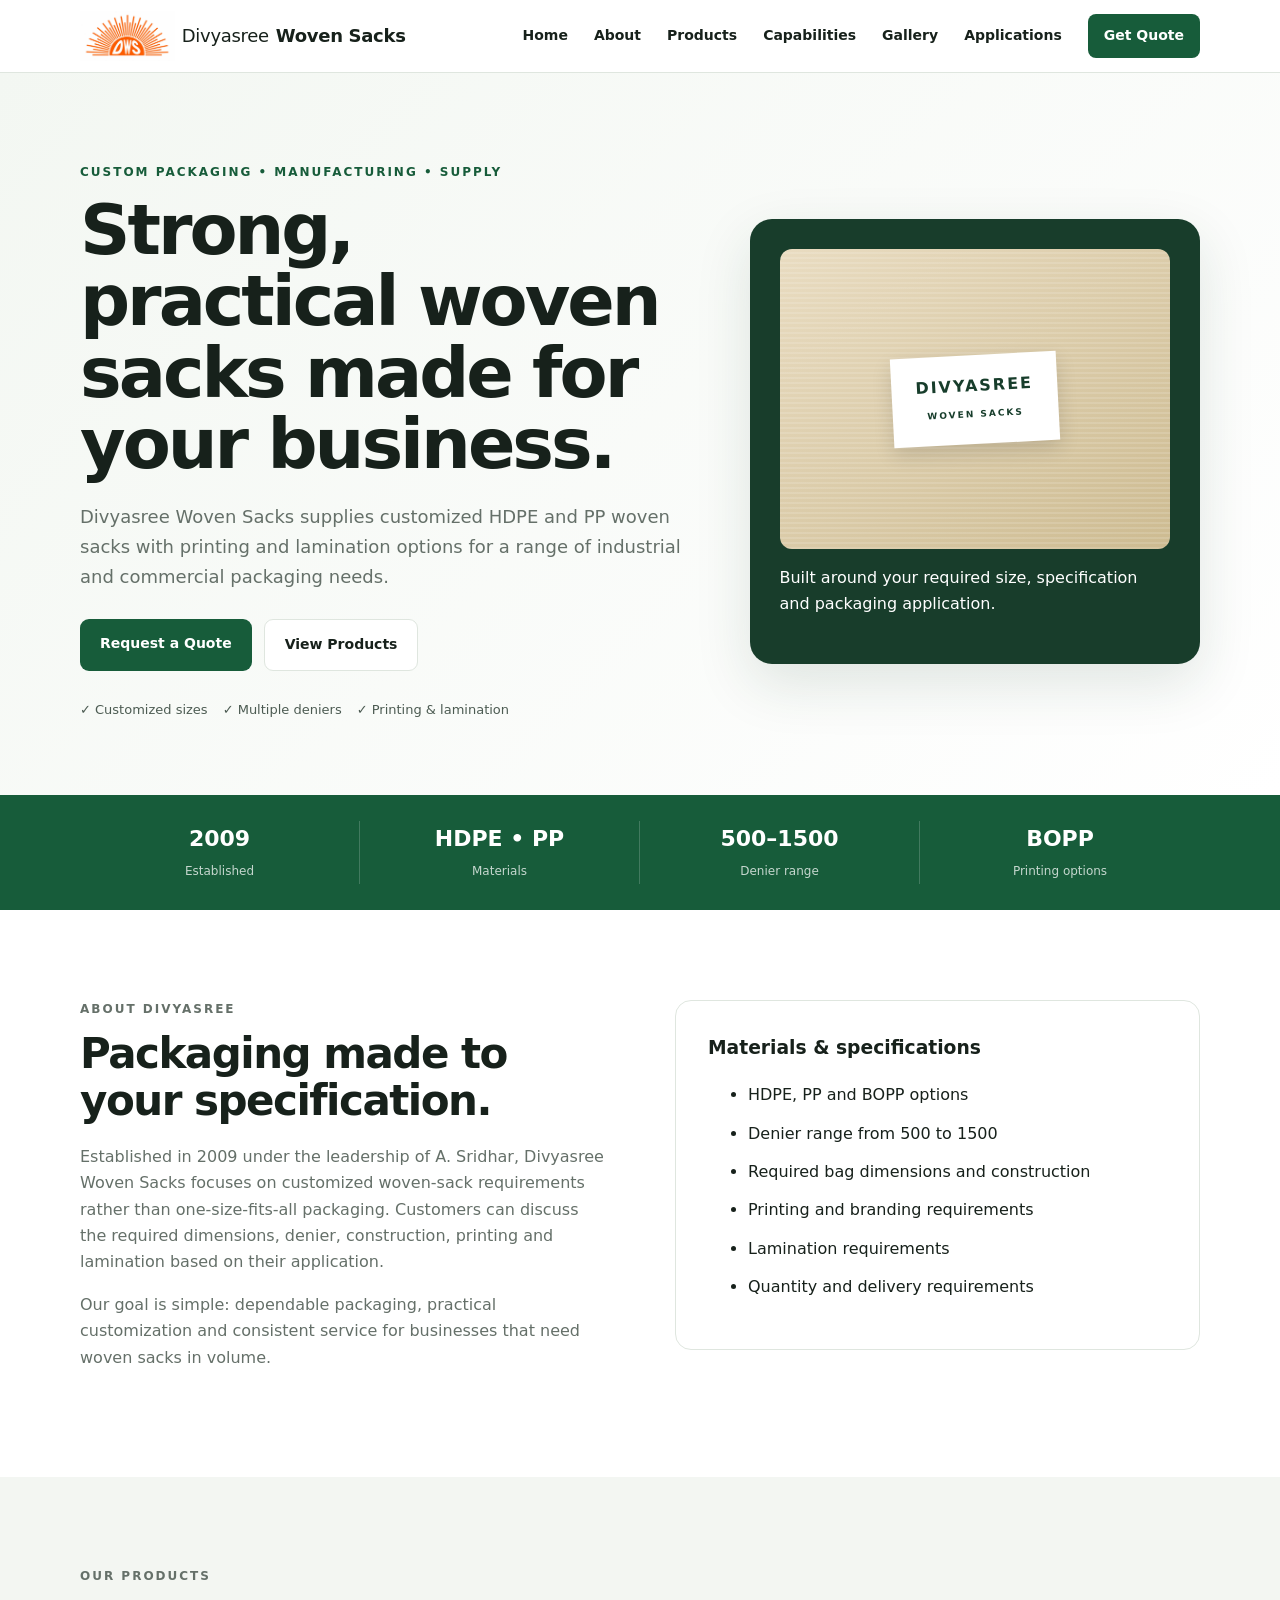
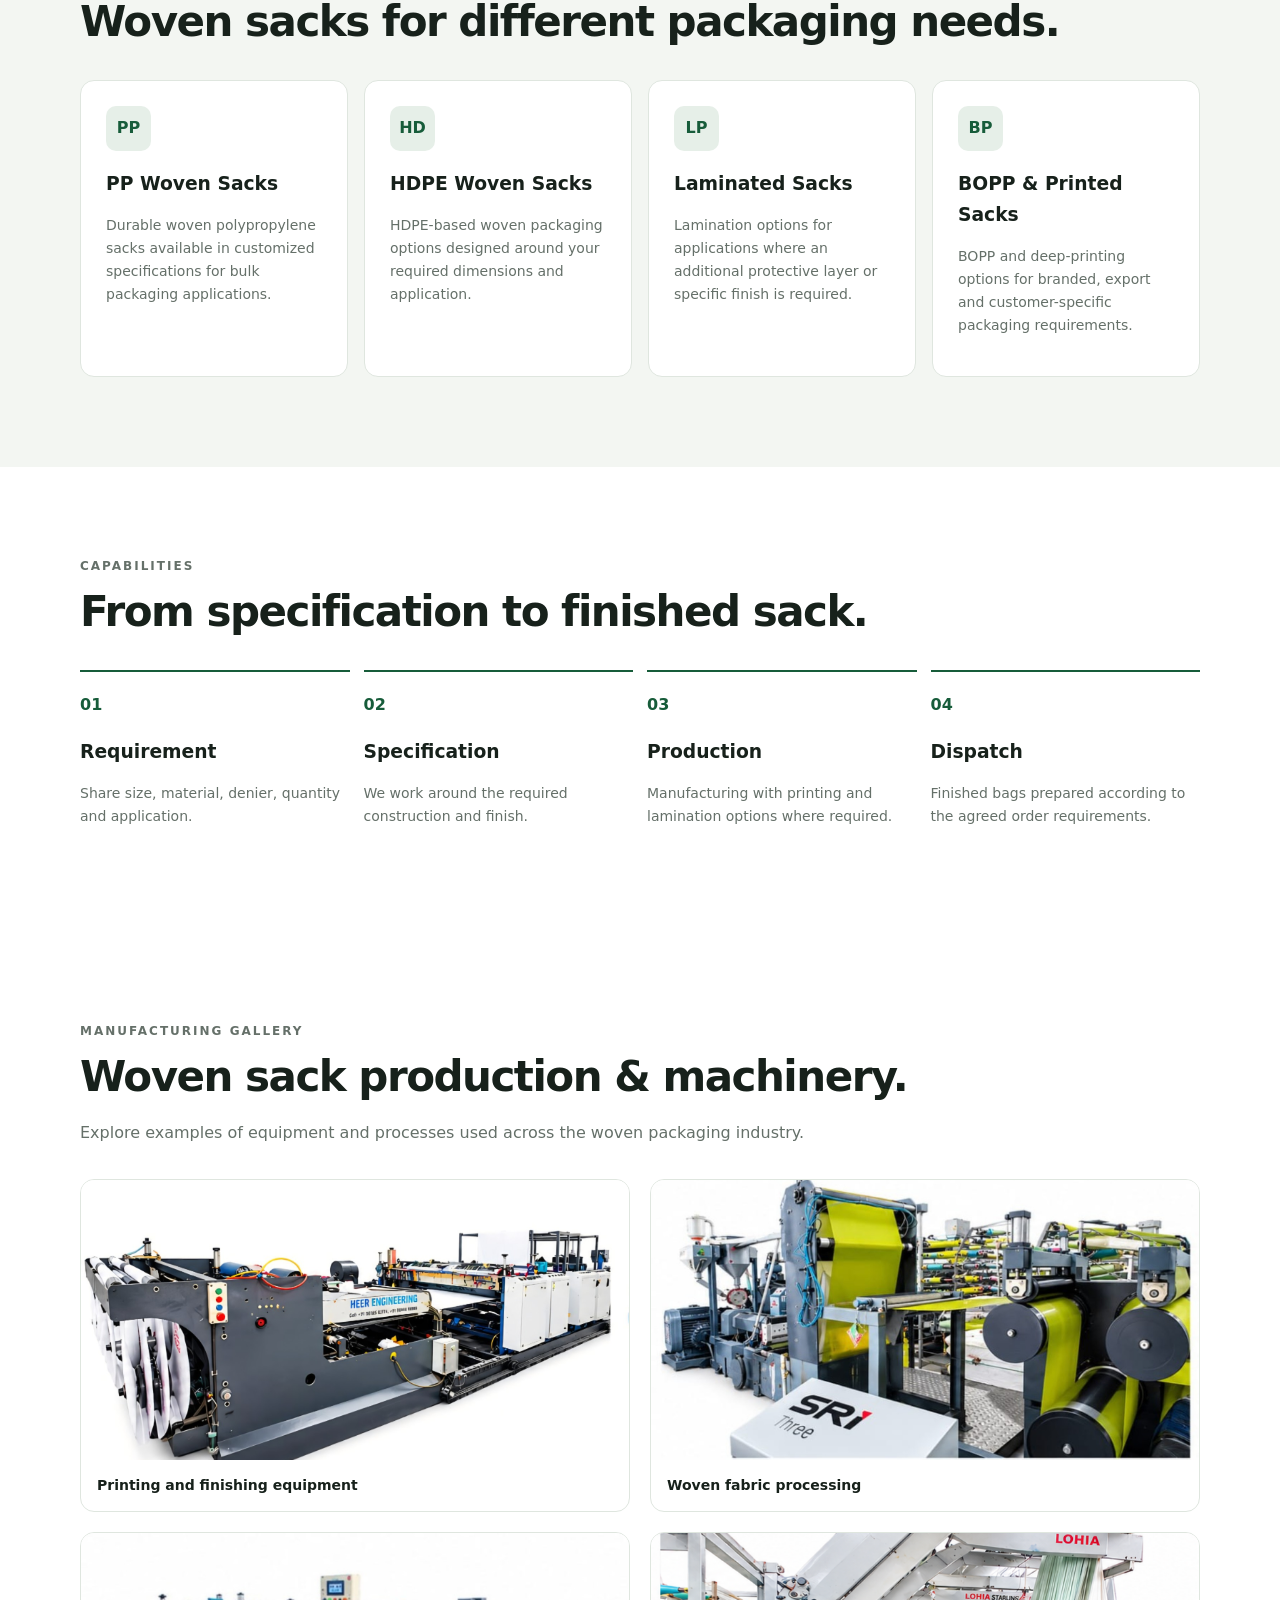
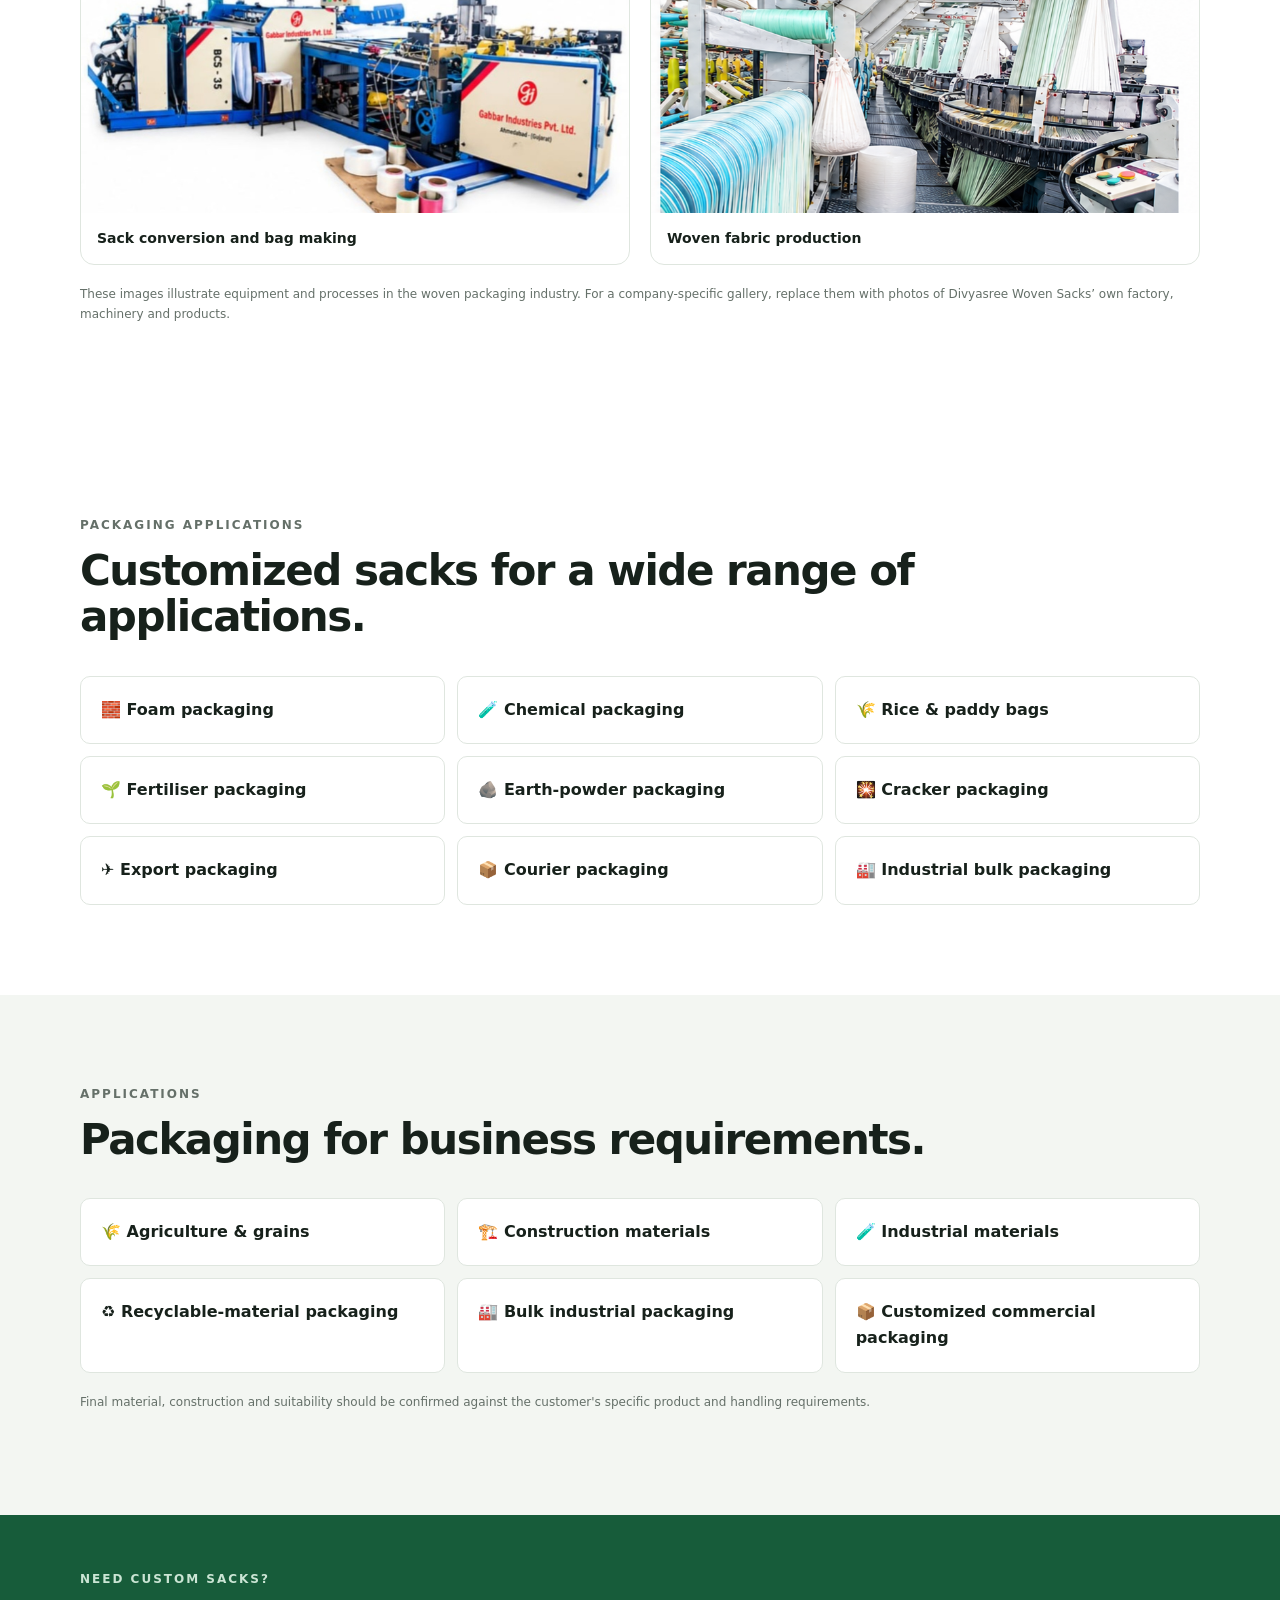
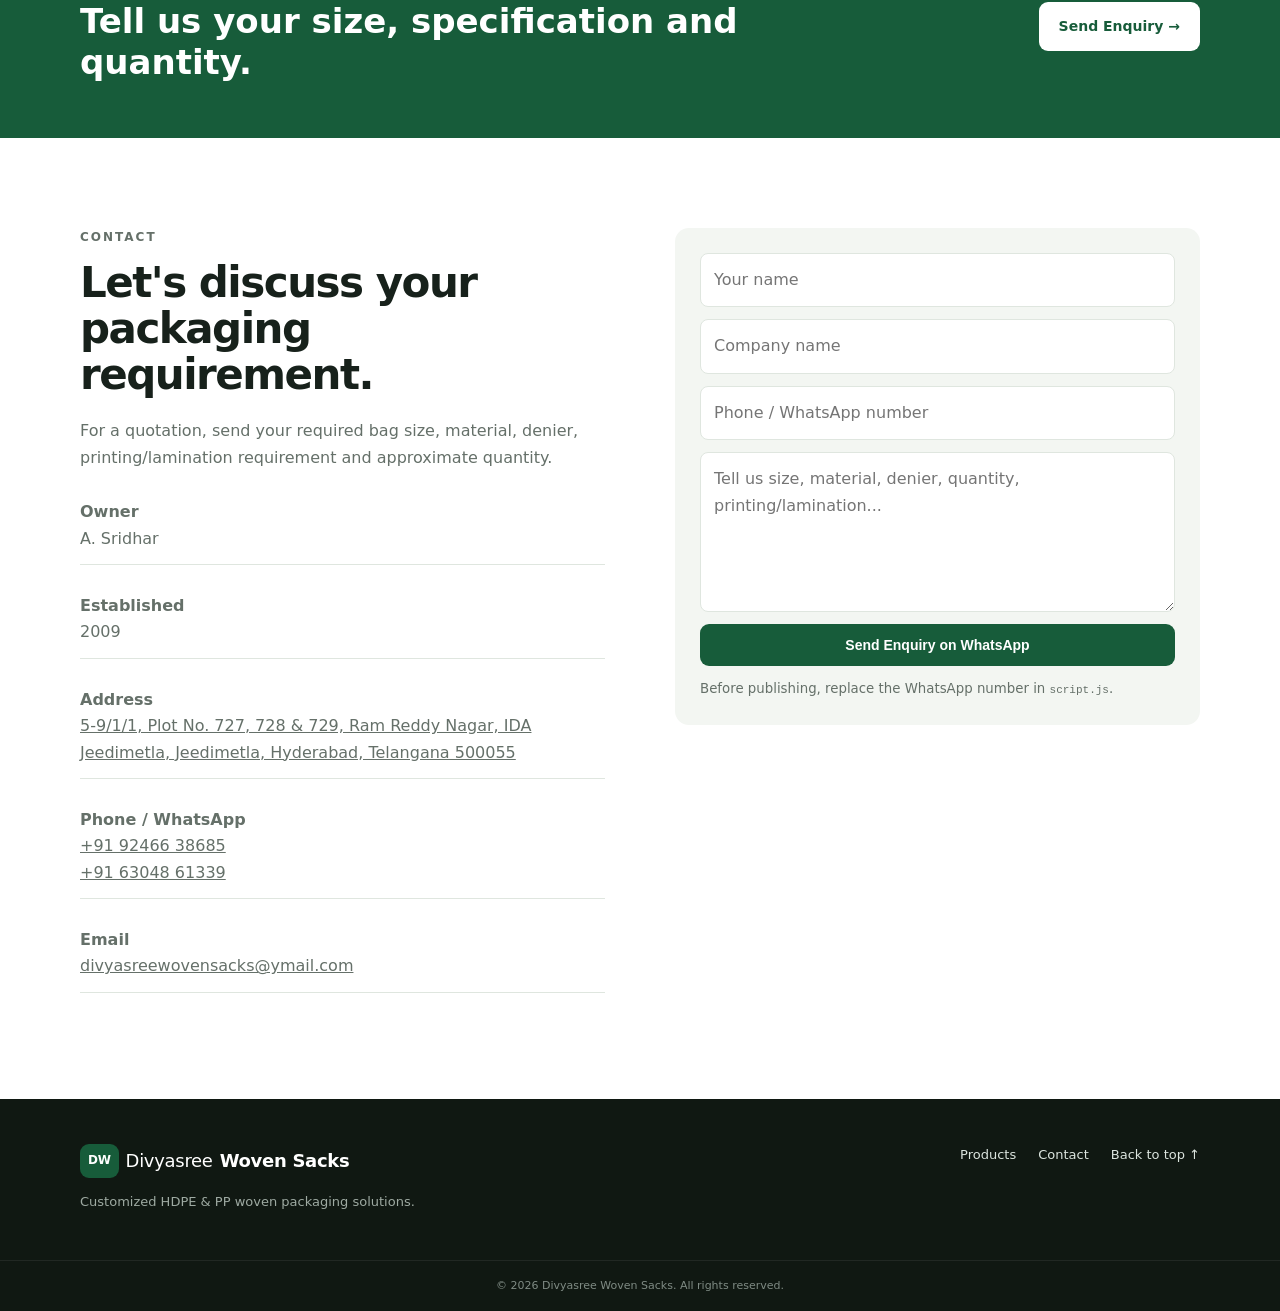
==== commit 111e2550: "Add Google Maps link to address in index.html Updated the address section to include a clickable Goo" ====
--- a/index.html
+++ b/index.html
@@ -1,6 +1,7 @@
 <!doctype html>
 <html lang="en">
-<head>                                                                         
+<head> 
+<link rel="icon" type="image/jpeg" href="/divyasreewovensacks.github.io/favicon.jpeg?v=2">
   <meta name="google-site-verification" content="fWAm9lSmVxfOkyiezm-b6ggR0S9YFse55doTnzHflNY" /> 
   <meta charset="utf-8">
   <meta name="viewport" content="width=device-width, initial-scale=1">
@@ -8,7 +9,7 @@
   <meta name="description" content="Divyasree Woven Sacks manufactures customized HDPE and PP woven sacks with printing and lamination options. Contact us for customized packaging requirements.">
   <meta name="keywords" content="PP woven sacks, HDPE woven sacks, woven sacks manufacturer Hyderabad, laminated woven sacks, printed woven bags, customized woven sacks">
   <meta name="robots" content="index, follow">
-  <link rel="canonical" href="https://divyasreewovensacks.com/">
+  <link rel="canonical" href="https://revanth-addagulla.github.io/divyasreewovensacks.github.io/">
   <meta property="og:title" content="Divyasree Woven Sacks">
   <meta property="og:description" content="Customized HDPE & PP woven sacks with printing and lamination.">
   <meta property="og:type" content="website">
@@ -177,7 +178,14 @@
       <div class="contact-list">
         <p><strong>Owner</strong><br>A. Sridhar</p>
         <p><strong>Established</strong><br>2009</p>
-        <p><strong>Address</strong><br>5-9/1/1,plot no 727 728 &729  Ram Reddy Nagar, IDA Jeedimetla, Jeedimetla, Hyderabad, Telangana 500055</p>
+        <p>
+<strong>Address</strong><br>
+<a href="https://www.google.com/maps/place/Divyasree+woven+sacks/@17.5278856,78.4526628,17z/data=!3m1!4b1!4m6!3m5!1s0x3bcb8f004b76f203:0x47d94029262bf1f4!8m2!3d17.5278856!4d78.4552377!16s%2Fg%2F11yyfcyq_m"
+target="_blank">
+5-9/1/1, Plot No. 727, 728 &amp; 729, Ram Reddy Nagar,
+IDA Jeedimetla, Jeedimetla, Hyderabad, Telangana 500055
+</a>
+</p>
         <p><strong>Phone / WhatsApp</strong><br><a href="tel:+919246638685">+91 92466 38685</a><br><a href="tel:+916304861339">+91 63048 61339</a></p>
         <p><strong>Email</strong><br><a href="mailto:divyasreewovensacks@ymail.com">divyasreewovensacks@ymail.com</a></p>
       </div>
